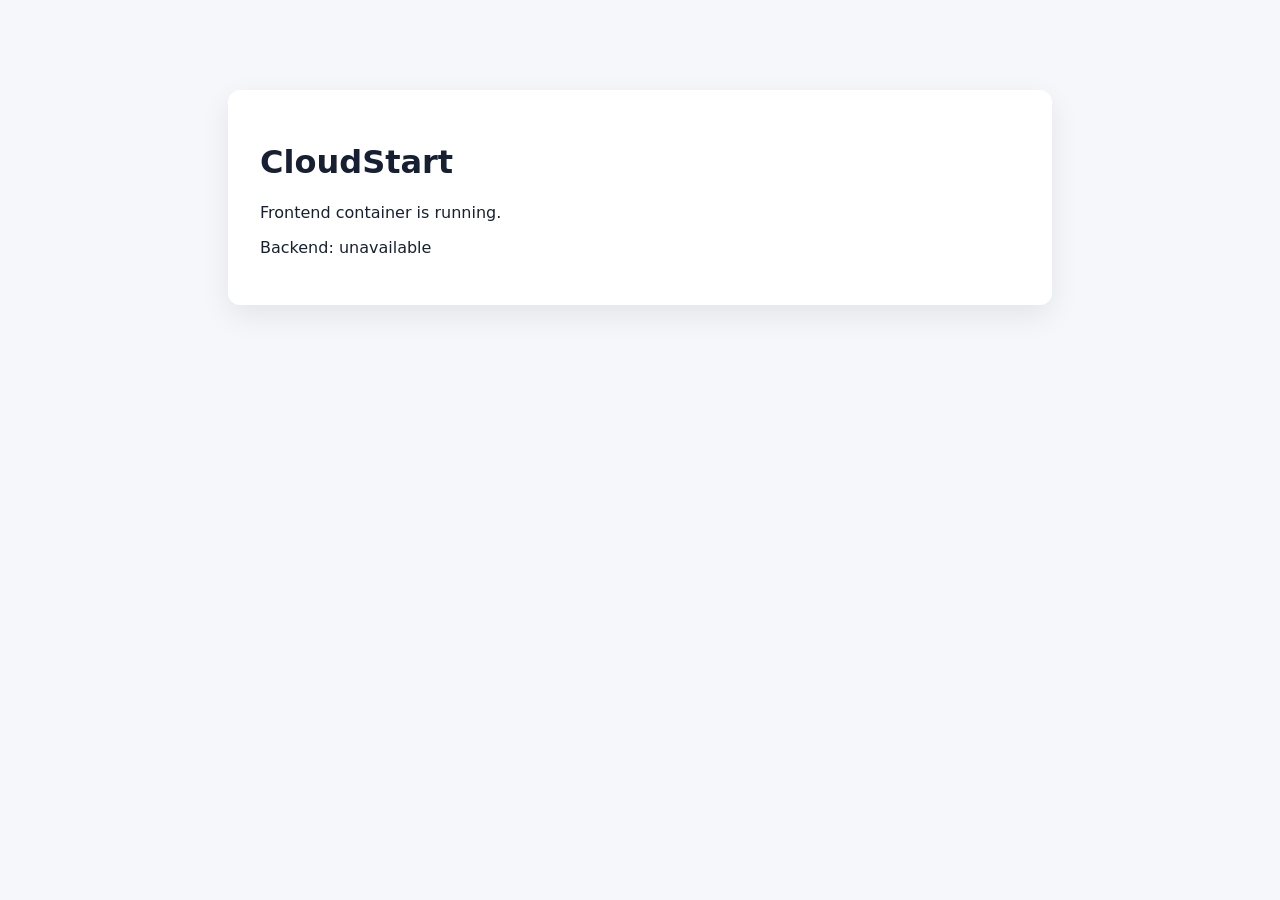
==== apps/frontend/public/index.html @ 65b3edfe "feat: restore CloudStart MVP with Zabbix and Grafana" ====
<!doctype html>
<html lang="en">
<head>
  <meta charset="utf-8">
  <meta name="viewport" content="width=device-width, initial-scale=1">
  <title>CloudStart</title>
  <style>
    body { font-family: system-ui, sans-serif; margin: 0; background: #f5f7fa; color: #172033; }
    main { max-width: 760px; margin: 10vh auto; padding: 2rem; background: white; border-radius: 12px; box-shadow: 0 10px 30px rgba(0,0,0,.08); }
    code { background: #eef1f5; padding: .2rem .4rem; border-radius: 4px; }
  </style>
</head>
<body>
  <main>
    <h1>CloudStart</h1>
    <p>Frontend container is running.</p>
    <p id="backend">Checking backend...</p>
  </main>
  <script>
    fetch('/api/health')
      .then(response => response.json())
      .then(data => { document.querySelector('#backend').textContent = `Backend: ${data.status}`; })
      .catch(() => { document.querySelector('#backend').textContent = 'Backend: unavailable'; });
  </script>
</body>
</html>
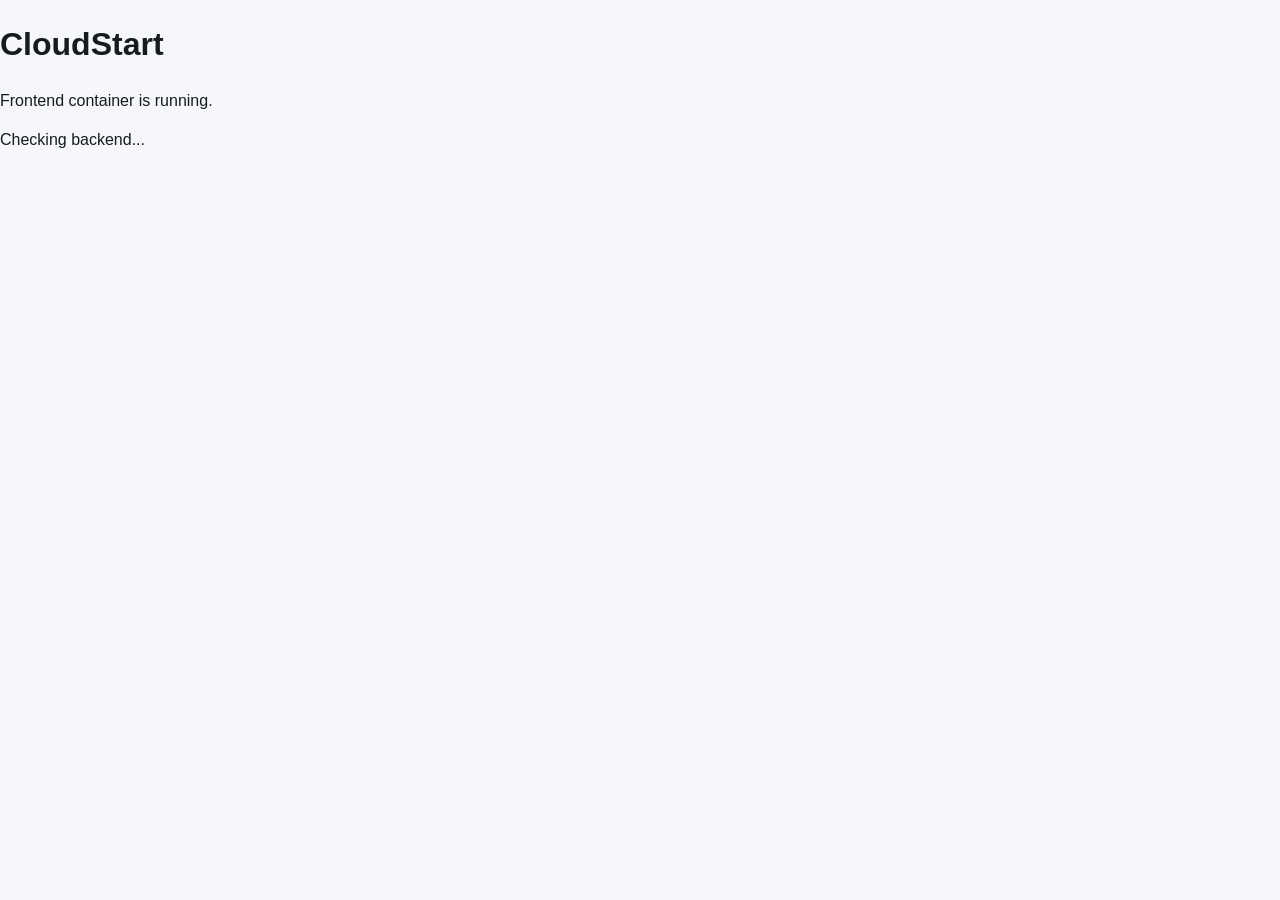
==== commit 77c55cf7: "security(frontend): remove inline scripts and styles" ====
--- a/apps/frontend/public/index.html
+++ b/apps/frontend/public/index.html
@@ -3,12 +3,10 @@
 <head>
   <meta charset="utf-8">
   <meta name="viewport" content="width=device-width, initial-scale=1">
+  <meta name="referrer" content="no-referrer">
   <title>CloudStart</title>
-  <style>
-    body { font-family: system-ui, sans-serif; margin: 0; background: #f5f7fa; color: #172033; }
-    main { max-width: 760px; margin: 10vh auto; padding: 2rem; background: white; border-radius: 12px; box-shadow: 0 10px 30px rgba(0,0,0,.08); }
-    code { background: #eef1f5; padding: .2rem .4rem; border-radius: 4px; }
-  </style>
+  <link rel="stylesheet" href="/styles.css">
+  <script src="/app.js" defer></script>
 </head>
 <body>
   <main>
@@ -16,11 +14,5 @@
     <p>Frontend container is running.</p>
     <p id="backend">Checking backend...</p>
   </main>
-  <script>
-    fetch('/api/health')
-      .then(response => response.json())
-      .then(data => { document.querySelector('#backend').textContent = `Backend: ${data.status}`; })
-      .catch(() => { document.querySelector('#backend').textContent = 'Backend: unavailable'; });
-  </script>
 </body>
 </html>
--- a/styles.css
+++ b/styles.css
@@ -0,0 +1,31 @@
+
+:root{--bg:#f6f7fb;--surface:#fff;--surface2:#f0f2f6;--text:#171a21;--muted:#687181;--border:#e2e5eb;--primary:#7c3aed;--primary2:#5b21b6;--accent:#8b5cf6;--success:#16865b;--danger:#c0394d;--shadow:0 18px 50px rgba(15,23,42,.09);--radius:16px}
+html[data-theme="dark"]{--bg:#080a0f;--surface:#11141b;--surface2:#171b23;--text:#f5f7fb;--muted:#9aa3b2;--border:#292f3b;--shadow:0 22px 60px rgba(0,0,0,.3)}
+*{box-sizing:border-box}html{scroll-behavior:smooth}body{margin:0;background:var(--bg);color:var(--text);font-family:Inter,Arial,sans-serif;line-height:1.45}button,input,select,textarea{font:inherit}button,a{transition:.18s ease}button{cursor:pointer}a{color:inherit}.container{width:min(1180px,92%);margin:auto}
+.topline{background:#17121f;color:#c9c1d8;font-size:11px}.topinner{height:32px;display:flex;justify-content:space-between;align-items:center}.header{background:var(--surface);border-bottom:1px solid var(--border);position:sticky;top:0;z-index:30}.header-main{min-height:76px;display:grid;grid-template-columns:190px minmax(280px,1fr) auto;gap:25px;align-items:center}.brand{display:inline-flex;align-items:center;gap:9px;text-decoration:none;font-size:20px;font-weight:800;letter-spacing:-.04em}.brand-icon{width:34px;height:34px;border-radius:10px;background:linear-gradient(135deg,var(--primary),#a78bfa);color:#fff;display:grid;place-items:center;font-weight:800}.accent{color:var(--accent)}.search-wrap{display:flex;height:44px}.search-wrap input{min-width:0;flex:1;border:1px solid var(--border);border-right:0;border-radius:10px 0 0 10px;background:var(--surface2);color:var(--text);padding:0 15px;outline:0}.search-wrap input:focus{border-color:var(--accent)}.search-wrap button{border:0;background:var(--primary);color:#fff;padding:0 20px;border-radius:0 10px 10px 0;font-weight:700}.header-actions{display:flex;gap:9px;align-items:center}.account-link{display:flex;align-items:center;gap:8px;text-decoration:none;padding:5px 8px}.account-link small,.account-link strong{display:block}.account-link small{font-size:9px;color:var(--muted)}.account-link strong{font-size:11px}.action-icon{width:25px;height:25px;border:1px solid var(--border);border-radius:50%;display:grid;place-items:center;font-size:8px;color:var(--accent)}.icon-button,.cart-trigger{height:40px;border:1px solid var(--border);background:var(--surface);color:var(--text);border-radius:10px;padding:0 12px}.cart-trigger{display:flex;align-items:center;gap:8px;font-weight:700}.cart-trigger b{min-width:20px;height:20px;border-radius:10px;background:var(--primary);color:#fff;display:grid;place-items:center;font-size:10px}.category-bar{border-top:1px solid var(--border);background:var(--surface)}.category-inner{display:flex;gap:25px;align-items:center;min-height:42px;overflow:auto;white-space:nowrap}.category-inner a{font-size:11px;text-decoration:none;color:var(--muted)}.category-inner a:hover,.category-inner a.active{color:var(--primary);font-weight:700}
+.hero{background:linear-gradient(135deg,#11121a,#20152d);color:#fff}.hero-grid{min-height:480px;display:grid;grid-template-columns:1.1fr .9fr;align-items:center;gap:60px}.eyebrow{font-size:10px;font-weight:800;letter-spacing:.13em;color:var(--accent)}.hero h1{font-size:clamp(42px,5.2vw,70px);line-height:.98;letter-spacing:-.065em;margin:15px 0 20px;max-width:720px}.hero p{max-width:650px;color:#c8cbd4;font-size:15px}.hero-actions{display:flex;gap:10px;margin:28px 0}.button{min-height:43px;padding:0 17px;border-radius:10px;border:1px solid var(--border);display:inline-flex;justify-content:center;align-items:center;text-decoration:none;font-size:12px;font-weight:750}.button.primary{background:var(--primary);color:#fff;border-color:var(--primary)}.button.primary:hover{background:var(--primary2);transform:translateY(-1px)}.button.secondary{background:var(--surface);color:var(--text)}.button.secondary:hover{border-color:var(--primary);color:var(--primary)}.button.ghost{background:transparent;color:var(--text)}.full{width:100%}.hero-benefits{display:flex;gap:18px;color:#aeb3bf;font-size:10px}.hero-benefits span{position:relative;padding-left:12px}.hero-benefits span:before{content:"";position:absolute;left:0;top:5px;width:5px;height:5px;border-radius:50%;background:#8b5cf6}.hero-visual{display:grid;place-items:center}.hero-card{width:min(420px,100%);min-height:330px;border:1px solid #3a3349;background:radial-gradient(circle at 50% 25%,rgba(139,92,246,.23),transparent 42%),#15161e;border-radius:24px;padding:28px;box-shadow:0 35px 90px rgba(0,0,0,.35)}.hero-card span{font-size:10px;color:#9f8ad4;font-weight:800;letter-spacing:.12em}.hero-card strong{display:block;font-size:30px;letter-spacing:-.04em;margin-top:10px}.hero-card small{display:block;color:#a9afba;margin-top:5px}.network-diagram{height:190px;margin-top:20px;position:relative}.network-diagram:before,.network-diagram:after{content:"";position:absolute;left:50%;width:1px;background:#5b5369}.network-diagram:before{top:35px;height:55px}.network-diagram:after{bottom:35px;height:55px}.network-diagram i{position:absolute;width:80px;height:45px;border:1px solid #4d435f;border-radius:10px;background:#1d1b27;top:12px}.network-diagram i:nth-child(1){left:0}.network-diagram i:nth-child(2){left:calc(50% - 40px);top:72px;border-color:#8b5cf6;box-shadow:0 0 30px rgba(139,92,246,.2)}.network-diagram i:nth-child(3){right:0}.network-diagram em{position:absolute;left:calc(50% - 30px);bottom:5px;width:60px;height:30px;border-radius:8px;background:#8b5cf6}
+.trust{background:var(--surface);border-bottom:1px solid var(--border)}.trust-grid{display:grid;grid-template-columns:repeat(4,1fr)}.trust-grid div{padding:22px 20px;border-right:1px solid var(--border)}.trust-grid div:last-child{border-right:0}.trust strong{display:block;font-size:22px;letter-spacing:-.04em}.trust span{font-size:10px;color:var(--muted)}
+.section{padding:76px 0}.section-title h2{font-size:36px;letter-spacing:-.05em;margin:9px 0}.section-title p{max-width:680px;color:var(--muted);font-size:13px}.catalog-controls{display:flex;justify-content:space-between;gap:15px;align-items:center;margin:30px 0 15px}.chips{display:flex;gap:8px;overflow:auto}.chip{border:1px solid var(--border);background:var(--surface);color:var(--muted);border-radius:999px;padding:8px 13px;font-size:10px;font-weight:700;white-space:nowrap}.chip.active,.chip:hover{background:var(--primary);border-color:var(--primary);color:#fff}.catalog-controls select{height:38px;border:1px solid var(--border);background:var(--surface);color:var(--text);border-radius:9px;padding:0 10px}.recommendation{display:flex;justify-content:space-between;gap:20px;padding:12px 15px;background:var(--surface2);border:1px solid var(--border);border-radius:10px;margin-bottom:18px;font-size:10px;color:var(--muted)}.recommendation strong{color:var(--text);margin-right:8px}
+.product-grid{display:grid;grid-template-columns:repeat(4,1fr);gap:15px}.product-card{background:var(--surface);border:1px solid var(--border);border-radius:15px;overflow:hidden;min-width:0;display:flex;flex-direction:column;box-shadow:0 8px 25px rgba(15,23,42,.04)}.product-card:hover{transform:translateY(-3px);box-shadow:var(--shadow)}.product-media{height:235px;background:#f5f6f8;position:relative;display:grid;place-items:center;overflow:hidden}.product-media img{width:100%;height:100%;object-fit:contain;padding:22px}.wish{position:absolute;right:10px;top:10px;width:33px;height:33px;border-radius:50%;border:1px solid #d9dde5;background:rgba(255,255,255,.92);color:#6b7280;z-index:2;font-size:17px}.wish.active{color:#7c3aed}.badge{position:absolute;left:10px;top:10px;background:#17121f;color:#fff;border-radius:5px;padding:5px 7px;font-size:8px;font-weight:800;z-index:2}.quick{position:absolute;left:12px;right:12px;bottom:12px;height:35px;border:0;border-radius:8px;background:rgba(17,24,39,.88);color:#fff;font-size:10px;font-weight:750;opacity:0;transform:translateY(6px)}.product-card:hover .quick{opacity:1;transform:none}.product-content{padding:16px;display:flex;flex-direction:column;flex:1}.product-label{font-size:9px;color:var(--primary);font-weight:800;text-transform:uppercase;letter-spacing:.08em}.product-content h3{font-size:14px;margin:7px 0}.product-content p{font-size:10px;color:var(--muted);min-height:45px;margin:0 0 10px}.specs{display:flex;flex-wrap:wrap;gap:5px;margin-bottom:15px}.specs span{font-size:8px;padding:4px 6px;border-radius:5px;background:var(--surface2);color:var(--muted)}.product-buy{display:flex;justify-content:space-between;align-items:end;gap:8px;margin-top:auto}.product-buy strong{display:block;font-size:17px}.product-buy small{display:block;color:var(--muted);font-size:8px}.add{border:1px solid var(--primary);background:var(--surface);color:var(--primary);border-radius:8px;padding:9px 11px;font-size:10px;font-weight:800}.add:hover{background:var(--primary);color:#fff}
+.size-grid{display:grid;grid-template-columns:repeat(3,1fr);gap:15px;margin-top:30px}.size-card{text-align:left;border:1px solid var(--border);background:var(--surface);border-radius:15px;padding:22px;color:var(--text)}.size-card:hover,.size-card.active{border-color:var(--primary);box-shadow:var(--shadow)}.size-card span{font-size:9px;color:var(--muted)}.size-card strong{display:block;font-size:22px;margin-top:18px}.size-card small{color:var(--muted)}.size-card p{font-size:11px;color:var(--muted);min-height:35px}.size-card b{font-size:10px;color:var(--primary)}.solution-panel{margin-top:15px;border:1px solid var(--border);border-radius:15px;background:var(--surface);padding:25px;display:flex;justify-content:space-between;gap:25px;align-items:center}.solution-panel h3{font-size:24px;margin:7px 0}.solution-panel p{font-size:12px;color:var(--muted)}.recommend-list{display:flex;flex-wrap:wrap;justify-content:flex-end;gap:8px}.recommend-list span{padding:8px 10px;border-radius:8px;background:var(--surface2);font-size:10px}
+.calculator-section{background:var(--surface2);max-width:none;padding-left:max(4%,calc((100% - 1180px)/2));padding-right:max(4%,calc((100% - 1180px)/2))}.calculator{display:grid;grid-template-columns:1fr 340px;gap:16px;margin-top:30px}.calc-fields{display:grid;grid-template-columns:1fr 1fr;gap:14px;background:var(--surface);border:1px solid var(--border);border-radius:16px;padding:24px}.calc-fields label,.auth-card label,.checkout-card label{display:grid;gap:7px;font-size:10px;font-weight:750}.calc-fields input,.calc-fields select,.auth-card input,.checkout-card input,.checkout-card select{height:42px;border:1px solid var(--border);border-radius:9px;background:var(--surface2);color:var(--text);padding:0 11px;outline:0}.calc-fields input:focus,.calc-fields select:focus,.auth-card input:focus,.checkout-card input:focus,.checkout-card select:focus{border-color:var(--accent)}.calc-fields .wide{grid-column:1/-1}.estimate{background:#17121f;color:#fff;border-radius:16px;padding:24px;position:sticky;top:125px}.estimate>span{font-size:9px;color:#a78bfa;font-weight:800;letter-spacing:.12em}.estimate>strong{display:block;font-size:35px;margin:7px 0 24px}.estimate>div{display:flex;justify-content:space-between;padding:9px 0;border-top:1px solid #30263e;color:#aaa2b7;font-size:10px}.estimate b{color:#fff}.cloud-highlight{background:linear-gradient(135deg,#161120,#0c0d12);color:#fff;padding:72px 0}.cloud-grid{display:grid;grid-template-columns:1fr 1fr;gap:50px;align-items:center}.cloud-grid h2{font-size:clamp(34px,4vw,52px);line-height:1;letter-spacing:-.06em;margin:10px 0}.cloud-grid p{color:#b8bdc8;max-width:600px}.cloud-stats{display:grid;gap:10px}.cloud-stats div{border:1px solid #352c44;border-radius:12px;padding:18px;background:#15131c}.cloud-stats strong{display:block;font-size:18px}.cloud-stats span{font-size:10px;color:#aaa2b7}.support{display:flex;align-items:center;justify-content:space-between;gap:30px}.support h2{font-size:34px;letter-spacing:-.05em;margin:8px 0}.support p{color:var(--muted);font-size:12px}
+.footer{border-top:1px solid var(--border);padding:55px 0}.footer-grid{display:grid;grid-template-columns:2fr 1fr 1fr 1fr;gap:35px}.footer-grid>div{display:grid;align-content:start;gap:9px}.footer-grid p,.footer-grid span,.footer-grid a,.footer-grid button{font-size:10px;color:var(--muted);text-decoration:none;background:none;border:0;text-align:left;padding:0}.footer-grid strong{font-size:10px}.footer-grid a:hover,.footer-grid button:hover{color:var(--primary)}
+.cart-drawer{position:fixed;z-index:70;top:0;right:0;width:min(430px,94vw);height:100vh;background:var(--surface);border-left:1px solid var(--border);transform:translateX(102%);transition:transform .25s ease;display:grid;grid-template-rows:auto 1fr auto;box-shadow:-25px 0 70px rgba(0,0,0,.18)}.cart-drawer.open{transform:none}.drawer-open{overflow:hidden}.drawer-overlay{position:fixed;inset:0;background:rgba(0,0,0,.48);z-index:65}.drawer-head{padding:22px;border-bottom:1px solid var(--border);display:flex;justify-content:space-between}.drawer-head h2{margin:5px 0 0;font-size:23px}.drawer-close{border:0;background:transparent;color:var(--muted);font-size:26px}.drawer-body{padding:16px;overflow:auto}.cart-item{display:grid;grid-template-columns:75px 1fr;gap:12px;padding:12px 0;border-bottom:1px solid var(--border)}.cart-thumb{height:75px;background:#f5f6f8;border-radius:9px;display:grid;place-items:center}.cart-thumb img{width:100%;height:100%;object-fit:contain;padding:7px}.cart-info strong{font-size:11px;display:block}.cart-info>small{display:block;color:var(--muted);font-size:8px;margin:3px 0 10px}.cart-line{display:flex;justify-content:space-between;align-items:center}.cart-line b{font-size:12px}.qty{display:flex;align-items:center;gap:7px}.qty button{width:25px;height:25px;border:1px solid var(--border);background:var(--surface2);color:var(--text);border-radius:6px}.qty span{font-size:10px}.remove{border:0;background:none;color:var(--danger);font-size:9px;padding:7px 0}.drawer-footer{border-top:1px solid var(--border);padding:18px 20px;background:var(--surface)}.drawer-total{display:flex;justify-content:space-between;font-size:12px;margin-bottom:5px}.drawer-total strong{font-size:18px}.drawer-footer small{display:block;color:var(--muted);font-size:8px;margin-bottom:12px}.empty-cart{text-align:center;padding:55px 20px}.empty-icon{width:55px;height:55px;border-radius:15px;background:var(--surface2);display:grid;place-items:center;margin:auto;color:var(--primary);font-weight:800}.empty-cart h3{font-size:17px}.empty-cart p{font-size:10px;color:var(--muted)}.empty-cart .button{margin-top:10px}.disabled{opacity:.5;pointer-events:none}
+.quickview{position:fixed;inset:0;z-index:80;background:rgba(0,0,0,.6);backdrop-filter:blur(7px);display:grid;place-items:center;padding:20px}.quickview[hidden]{display:none}.quickview-card{width:min(850px,100%);background:var(--surface);border:1px solid var(--border);border-radius:18px;padding:28px;position:relative;max-height:90vh;overflow:auto}.quick-grid{display:grid;grid-template-columns:1fr 1fr;gap:30px}.quick-image{background:#f5f6f8;border-radius:14px;min-height:360px;display:grid;place-items:center}.quick-image img{width:100%;height:100%;max-height:400px;object-fit:contain;padding:25px}.quick-grid h2{font-size:32px;letter-spacing:-.05em;margin:8px 0}.quick-grid p{font-size:12px;color:var(--muted)}.quick-price{font-size:25px;font-weight:800;margin:20px 0}.quick-price small{font-size:9px;color:var(--muted);font-weight:500}.quick-grid ul{padding-left:18px;color:var(--muted);font-size:11px;line-height:2}
+.toast{position:fixed;z-index:100;right:20px;bottom:20px;background:#17121f;color:#fff;border-radius:10px;padding:12px 15px;font-size:10px;box-shadow:var(--shadow);opacity:0;transform:translateY(8px);pointer-events:none}.toast.show{opacity:1;transform:none}
+.checkout-header{background:var(--surface);border-bottom:1px solid var(--border)}.checkout-head-inner{height:72px;display:flex;align-items:center;justify-content:space-between}.checkout-actions{display:flex;align-items:center;gap:10px}.secure,.back-link{font-size:10px;color:var(--muted);text-decoration:none}.checkout-steps{display:flex;align-items:center;justify-content:center;gap:13px;padding:20px;color:var(--muted);font-size:10px}.checkout-steps div{display:flex;align-items:center;gap:7px}.checkout-steps div.active{color:var(--text);font-weight:800}.checkout-steps b{width:25px;height:25px;border-radius:50%;background:var(--surface2);display:grid;place-items:center}.checkout-steps .active b{background:var(--primary);color:#fff}.checkout-steps i{width:60px;height:1px;background:var(--border)}.checkout-layout{display:grid;grid-template-columns:minmax(0,1fr) 340px;gap:18px;padding-bottom:70px}.checkout-main{display:grid;gap:14px}.checkout-card,.summary-card,.security-card{background:var(--surface);border:1px solid var(--border);border-radius:15px;padding:22px}.card-heading{display:flex;gap:12px;margin-bottom:20px}.card-heading>b{width:28px;height:28px;border-radius:50%;background:var(--surface2);display:grid;place-items:center;font-size:10px}.card-heading h1,.card-heading h2{font-size:16px;margin:0}.card-heading p{font-size:10px;color:var(--muted);margin:3px 0}.form-grid{display:grid;grid-template-columns:1fr 1fr;gap:13px}.payment-list{display:grid;gap:8px}.payment-method{display:grid;grid-template-columns:45px 1fr 18px;align-items:center;gap:12px;padding:13px;border:1px solid var(--border);border-radius:10px;cursor:pointer}.payment-method.selected{border-color:var(--primary);background:color-mix(in srgb,var(--primary) 5%,var(--surface))}.payment-method input{display:none}.payment-icon{width:36px;height:30px;border-radius:6px;background:var(--surface2);display:grid;place-items:center;font-size:8px;font-weight:800}.payment-method strong{display:block;font-size:11px}.payment-method small{display:block;color:var(--muted);font-size:9px}.payment-method em{width:16px;height:16px;border:1px solid #9ca3af;border-radius:50%}.payment-method.selected em{border:5px solid var(--primary)}.card-fields{margin-top:15px;padding-top:15px;border-top:1px solid var(--border)}.security-note{font-size:9px;color:var(--muted);display:block;margin-top:9px}.pix-info{margin-top:14px;border:1px solid #b8dfcd;background:#effaf5;border-radius:9px;padding:12px;font-size:10px}.pix-info strong{display:block;color:#11734c}.pix-info span{color:#527264}.order-sidebar{position:sticky;top:100px;height:max-content}.summary-heading{display:flex;justify-content:space-between;align-items:center}.summary-heading h2{font-size:16px}.summary-heading a{font-size:9px;color:var(--primary);text-decoration:none}.summary-item{display:flex;gap:10px;padding:10px 0;border-bottom:1px solid var(--border)}.summary-thumb{width:48px;height:48px;background:#f5f6f8;border-radius:7px}.summary-thumb img{width:100%;height:100%;object-fit:contain;padding:5px}.summary-item strong{display:block;font-size:9px}.summary-item small{display:block;color:var(--muted);font-size:8px;margin-top:3px}.summary-line,.summary-total{display:flex;justify-content:space-between;padding:13px 0;font-size:10px}.summary-line{color:var(--muted)}.coupon{display:flex;border:1px solid var(--border);border-radius:8px;overflow:hidden}.coupon input{flex:1;border:0!important;border-radius:0!important;background:var(--surface)!important}.coupon button{border:0;border-left:1px solid var(--border);background:var(--surface);color:var(--primary);font-size:9px;font-weight:800;padding:0 11px}.summary-total{border-top:1px solid var(--border);font-size:12px}.summary-total strong{font-size:21px}.security-card{margin-top:10px;display:grid;gap:6px;font-size:9px;color:var(--muted)}.security-card strong{color:var(--text)}.legal{text-align:center;color:var(--muted);font-size:9px}
+.auth-page{min-height:100vh;background:var(--bg)}.auth-header{height:76px;display:flex;justify-content:space-between;align-items:center;padding:0 4%;border-bottom:1px solid var(--border);background:var(--surface)}.auth-header>div{display:flex;align-items:center;gap:12px}.auth-layout{width:min(1050px,92%);margin:70px auto;display:grid;grid-template-columns:1fr 430px;gap:70px;align-items:center}.auth-benefits h1{font-size:54px;line-height:1;letter-spacing:-.06em;margin:12px 0}.auth-benefits p{color:var(--muted);max-width:520px;font-size:14px}.auth-benefits>div{display:flex;gap:8px;flex-wrap:wrap;margin-top:25px}.auth-benefits>div span{background:var(--surface);border:1px solid var(--border);border-radius:8px;padding:8px 10px;font-size:9px;color:var(--muted)}.auth-card{background:var(--surface);border:1px solid var(--border);border-radius:18px;padding:30px;box-shadow:var(--shadow)}.auth-card h2{font-size:27px;margin:7px 0}.auth-card>p{font-size:11px;color:var(--muted);margin-top:0}.auth-card form{display:grid;gap:13px;margin-top:22px}.google-button{height:43px;border:1px solid var(--border);background:var(--surface);color:var(--text);border-radius:10px;font-size:11px;font-weight:750}.google-button:hover{border-color:#9ca3af;background:var(--surface2)}.auth-note{display:block;color:var(--muted);font-size:8px;text-align:center;margin-top:12px}.auth-switch{text-align:center;border-top:1px solid var(--border);margin-top:20px;padding-top:18px;font-size:9px;color:var(--muted)}.auth-switch a{color:var(--primary);font-weight:800;text-decoration:none}
+.confirmation{min-height:calc(100vh - 73px);display:grid;place-items:center;padding:40px 20px}.confirmation-card{width:min(650px,100%);text-align:center;background:var(--surface);border:1px solid var(--border);border-radius:20px;padding:55px 35px;box-shadow:var(--shadow)}.success-mark{width:62px;height:62px;border-radius:50%;background:#e8f7f0;color:#16865b;display:grid;place-items:center;margin:0 auto 20px;font-size:25px;font-weight:800}.confirmation-card h1{font-size:34px;line-height:1.05;letter-spacing:-.05em;margin:10px 0}.confirmation-card p{color:var(--muted);font-size:12px}.order-number{margin:25px 0;padding:15px;border:1px solid var(--border);border-radius:10px;background:var(--surface2)}.order-number span,.order-number strong{display:block}.order-number span{font-size:9px;color:var(--muted)}.order-number strong{font-size:18px;margin-top:4px}.confirmation-actions{display:flex;gap:10px;justify-content:center}
+@media(max-width:1050px){.product-grid{grid-template-columns:repeat(3,1fr)}.header-main{grid-template-columns:170px 1fr auto}.account-link{display:none}.hero-grid{gap:30px}.checkout-layout{grid-template-columns:1fr}.order-sidebar{position:static;grid-row:1}.auth-layout{grid-template-columns:1fr 420px;gap:35px}}
+@media(max-width:800px){.header-main{grid-template-columns:1fr auto;gap:12px;padding:10px 0}.search-wrap{grid-column:1/-1;grid-row:2}.header{position:static}.category-inner{gap:16px}.hero-grid{grid-template-columns:1fr;padding:65px 0}.hero-visual{display:none}.trust-grid{grid-template-columns:1fr 1fr}.trust-grid div:nth-child(2){border-right:0}.product-grid{grid-template-columns:repeat(2,1fr)}.catalog-controls{display:block}.chips{margin-bottom:10px}.calculator,.cloud-grid{grid-template-columns:1fr}.estimate{position:static}.size-grid{grid-template-columns:1fr}.solution-panel{display:block}.recommend-list{justify-content:flex-start;margin-top:18px}.footer-grid{grid-template-columns:1fr 1fr}.auth-layout{grid-template-columns:1fr;margin:40px auto}.auth-benefits h1{font-size:42px}.auth-benefits{display:none}.checkout-steps{justify-content:flex-start;overflow:auto}.secure{display:none}}
+@media(max-width:560px){.container{width:94%}.topinner{display:none}.topline{height:6px}.header-actions .icon-button{display:none}.category-inner{padding-bottom:4px}.hero h1{font-size:42px}.hero-benefits{flex-wrap:wrap}.trust-grid strong{font-size:19px}.product-grid{grid-template-columns:1fr}.product-media{height:260px}.section{padding:55px 0}.section-title h2{font-size:29px}.calc-fields,.form-grid{grid-template-columns:1fr}.calc-fields .wide{grid-column:auto}.footer-grid{grid-template-columns:1fr}.quick-grid{grid-template-columns:1fr}.quick-image{min-height:260px}.quickview-card{padding:20px}.checkout-head-inner{height:65px}.checkout-actions .back-link{display:none}.checkout-card{padding:18px}.confirmation-card{padding:40px 22px}.confirmation-card h1{font-size:28px}.confirmation-actions{flex-direction:column}.auth-header{height:68px}.auth-card{padding:22px}}
+
+/* V8 frontend enhancements: filters, comparison, mobile navigation and accessible states */
+.mobile-menu-button{display:none;border:1px solid var(--border);background:var(--surface);color:var(--text);border-radius:9px;padding:10px 12px;font-weight:700;font-size:12px}
+.filter-row{display:flex;align-items:end;gap:10px;flex-wrap:wrap;margin:14px 0 18px}.filter-field{display:grid;gap:5px;font-size:10px;font-weight:700;color:var(--muted)}.filter-field input,.filter-field select{height:38px;min-width:120px;border:1px solid var(--border);border-radius:8px;background:var(--surface);color:var(--text);padding:0 10px}.filter-check{display:flex;align-items:center;gap:7px;font-size:11px;color:var(--text);padding:10px 4px}.filter-check input,.compare-check input{accent-color:var(--primary)}.filter-reset{height:38px}.compare-toolbar{display:flex;align-items:center;justify-content:space-between;gap:12px;margin:12px 0;color:var(--muted);font-size:11px}.compare-toolbar button:disabled,.compare-dock button:disabled{opacity:.45;cursor:not-allowed}.compare-check{display:flex;align-items:center;gap:6px;font-size:10px;color:var(--muted);padding:10px 15px 0;cursor:pointer}.compare-dock{position:fixed;z-index:70;bottom:16px;left:50%;transform:translateX(-50%);display:flex;align-items:center;gap:10px;padding:12px 14px;background:var(--surface);border:1px solid var(--border);border-radius:14px;box-shadow:var(--shadow);color:var(--text);font-size:12px}.compare-dock[hidden]{display:none}.comparison-table{overflow:auto;margin-top:18px}.comparison-table table{width:100%;border-collapse:collapse;min-width:520px;font-size:12px}.comparison-table th,.comparison-table td{border:1px solid var(--border);padding:12px;text-align:left;vertical-align:top}.comparison-table th{background:var(--surface2)}.comparison-table td{color:var(--muted);line-height:1.6}.empty-results{grid-column:1/-1;padding:45px 20px;text-align:center;border:1px dashed var(--border);border-radius:14px;color:var(--muted)}.empty-results h3{color:var(--text)}.product-card,.button,.add,.icon-button,.cart-trigger,.chip,.size-card{transition:transform .18s ease,background .18s ease,border-color .18s ease,box-shadow .18s ease}.button:focus-visible,.add:focus-visible,.icon-button:focus-visible,.cart-trigger:focus-visible,.chip:focus-visible,.wish:focus-visible,.quick:focus-visible,a:focus-visible,input:focus-visible,select:focus-visible{outline:3px solid #a78bfa;outline-offset:2px}.toast{max-width:min(420px,calc(100vw - 32px));line-height:1.5}.toast.show{animation:toast-in .2s ease-out}@keyframes toast-in{from{opacity:0;transform:translateY(10px)}to{opacity:1;transform:translateY(0)}}
+.quote-page{min-height:100vh;background:var(--bg);color:var(--text)}.quote-header{padding:18px 0;border-bottom:1px solid var(--border);background:var(--surface)}.quote-sheet{width:min(900px,92%);margin:35px auto;background:var(--surface);border:1px solid var(--border);border-radius:16px;padding:clamp(22px,5vw,48px);box-shadow:var(--shadow)}.quote-sheet h1{font-size:clamp(28px,4vw,42px);letter-spacing:-.04em}.quote-sheet p,.quote-muted{color:var(--muted);line-height:1.65}.quote-table{width:100%;border-collapse:collapse;margin:25px 0}.quote-table th,.quote-table td{padding:12px 10px;border-bottom:1px solid var(--border);text-align:left;font-size:12px}.quote-table td:last-child,.quote-table th:last-child{text-align:right}.quote-total{text-align:right;font-size:22px;font-weight:800}.quote-actions{display:flex;gap:10px;flex-wrap:wrap;margin-top:24px}.quote-notice{padding:12px;background:var(--surface2);border-radius:9px;font-size:11px;color:var(--muted)}
+@media(max-width:800px){.mobile-menu-button{display:inline-flex;align-items:center;justify-content:center;grid-column:1;grid-row:1}.header-main{grid-template-columns:auto 1fr auto}.header-main>.brand{grid-column:2;grid-row:1;justify-self:center}.header-actions{grid-column:3;grid-row:1}.search-wrap{grid-column:1/-1;grid-row:2}.category-bar{display:none}.category-bar.mobile-open{display:block}.category-inner{flex-wrap:wrap;padding:12px 0}.filter-row{align-items:stretch}.filter-field{flex:1;min-width:130px}.filter-field input,.filter-field select{width:100%}.compare-dock{width:calc(100% - 20px);justify-content:center;flex-wrap:wrap;bottom:8px}.compare-toolbar{align-items:flex-start}.compare-toolbar>span{padding-top:10px}}
+@media(max-width:560px){.header-main>.brand{justify-self:start}.header-actions .icon-button{display:inline-flex}.cart-trigger{padding:10px}.cart-trigger span{display:none}.mobile-menu-button{padding:9px}.compare-toolbar{flex-direction:column}.compare-toolbar button{width:100%}.quote-actions .button{width:100%}.quote-table th,.quote-table td{padding:9px 5px;font-size:10px}}
+@media print{body.quote-page{background:#fff!important;color:#111!important}.quote-header,.quote-actions,.quote-notice{display:none!important}.quote-sheet{width:100%;margin:0;padding:0;border:0;box-shadow:none;background:#fff!important;color:#111!important}.quote-sheet p,.quote-muted{color:#444!important}.quote-table th,.quote-table td{border-color:#ddd!important}}
+
+.skeleton-card{overflow:hidden}.skeleton{display:block;border-radius:7px;background:linear-gradient(90deg,var(--surface2) 25%,rgba(139,92,246,.12) 38%,var(--surface2) 62%);background-size:400% 100%;animation:skeleton-shimmer 1.15s ease infinite}.skeleton-media{height:235px;border-radius:0}.skeleton-content{padding:18px;display:grid;gap:12px}.skeleton-line{height:11px;width:90%}.skeleton-line.short{width:55%}.skeleton-button{height:34px;width:90px;justify-self:end}@keyframes skeleton-shimmer{0%{background-position:100% 0}100%{background-position:0 0}}@media(prefers-reduced-motion:reduce){*,*::before,*::after{scroll-behavior:auto!important;animation-duration:.01ms!important;transition-duration:.01ms!important}}
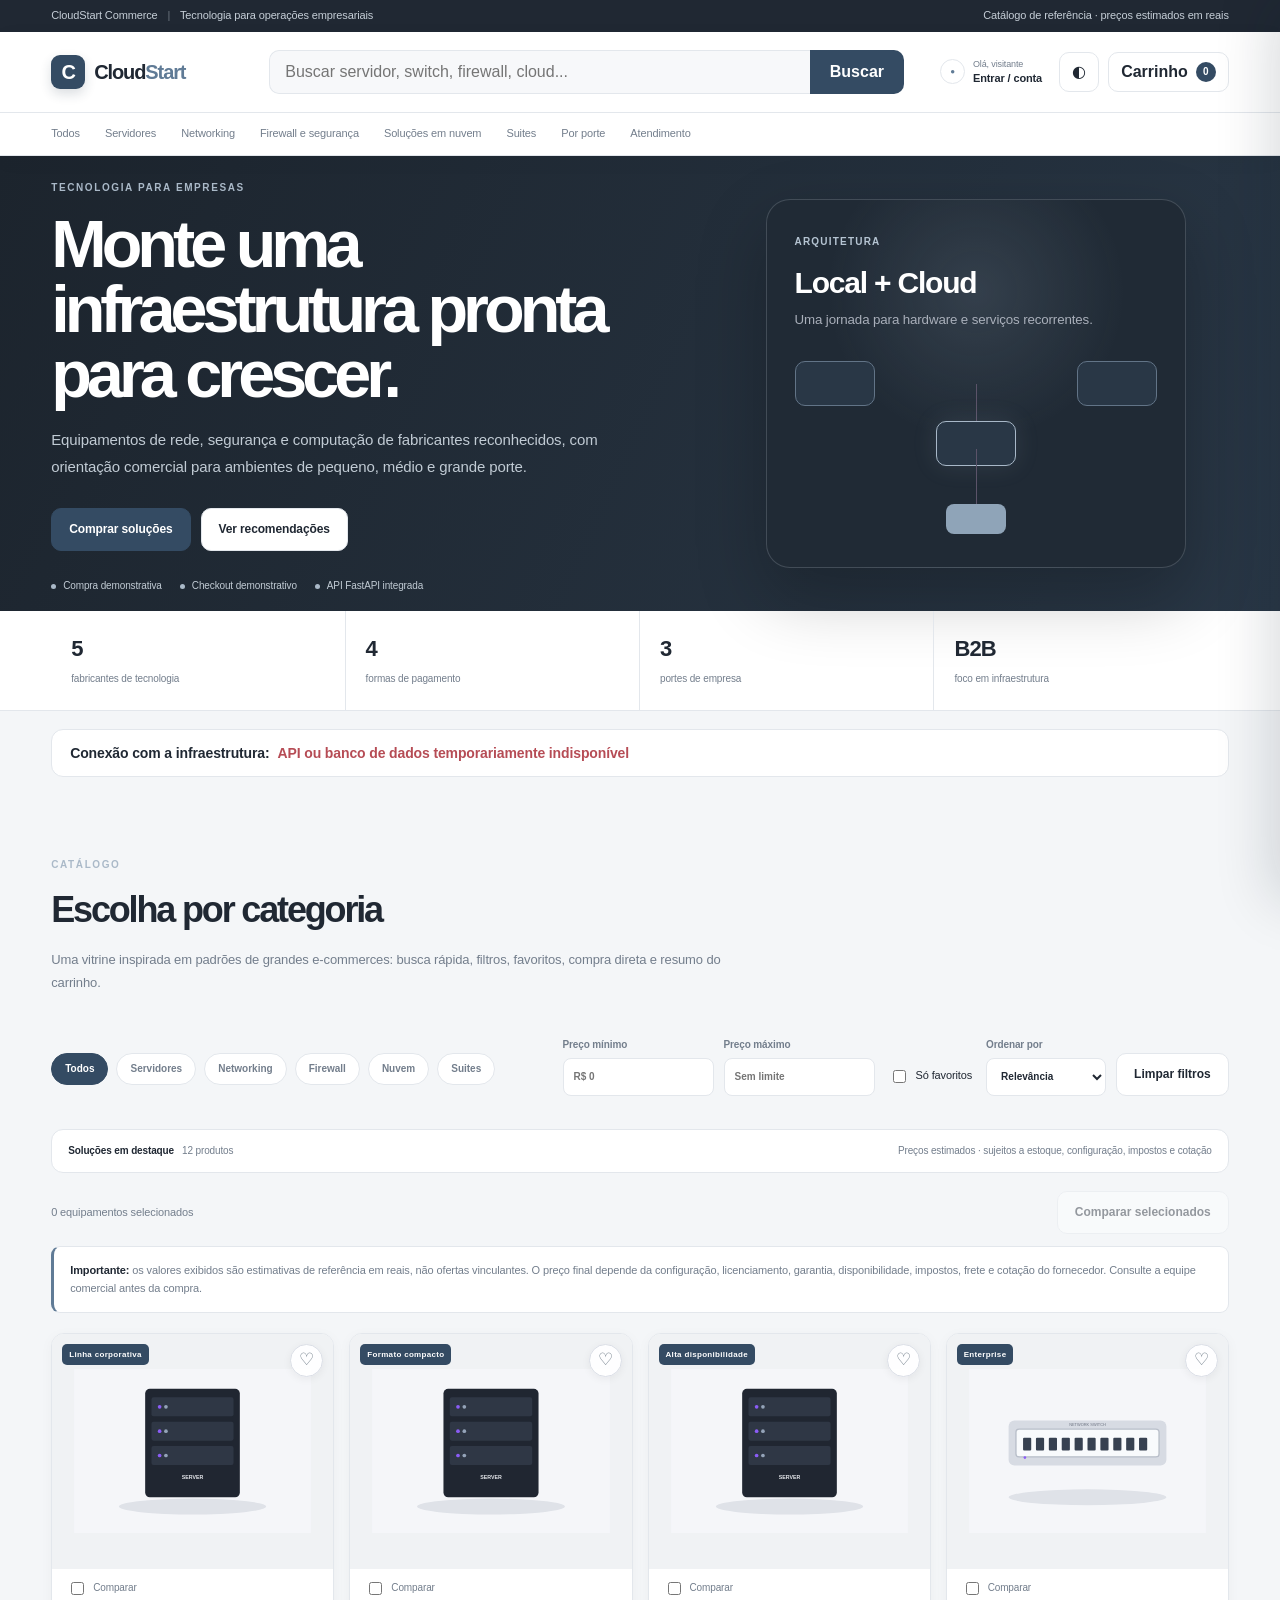
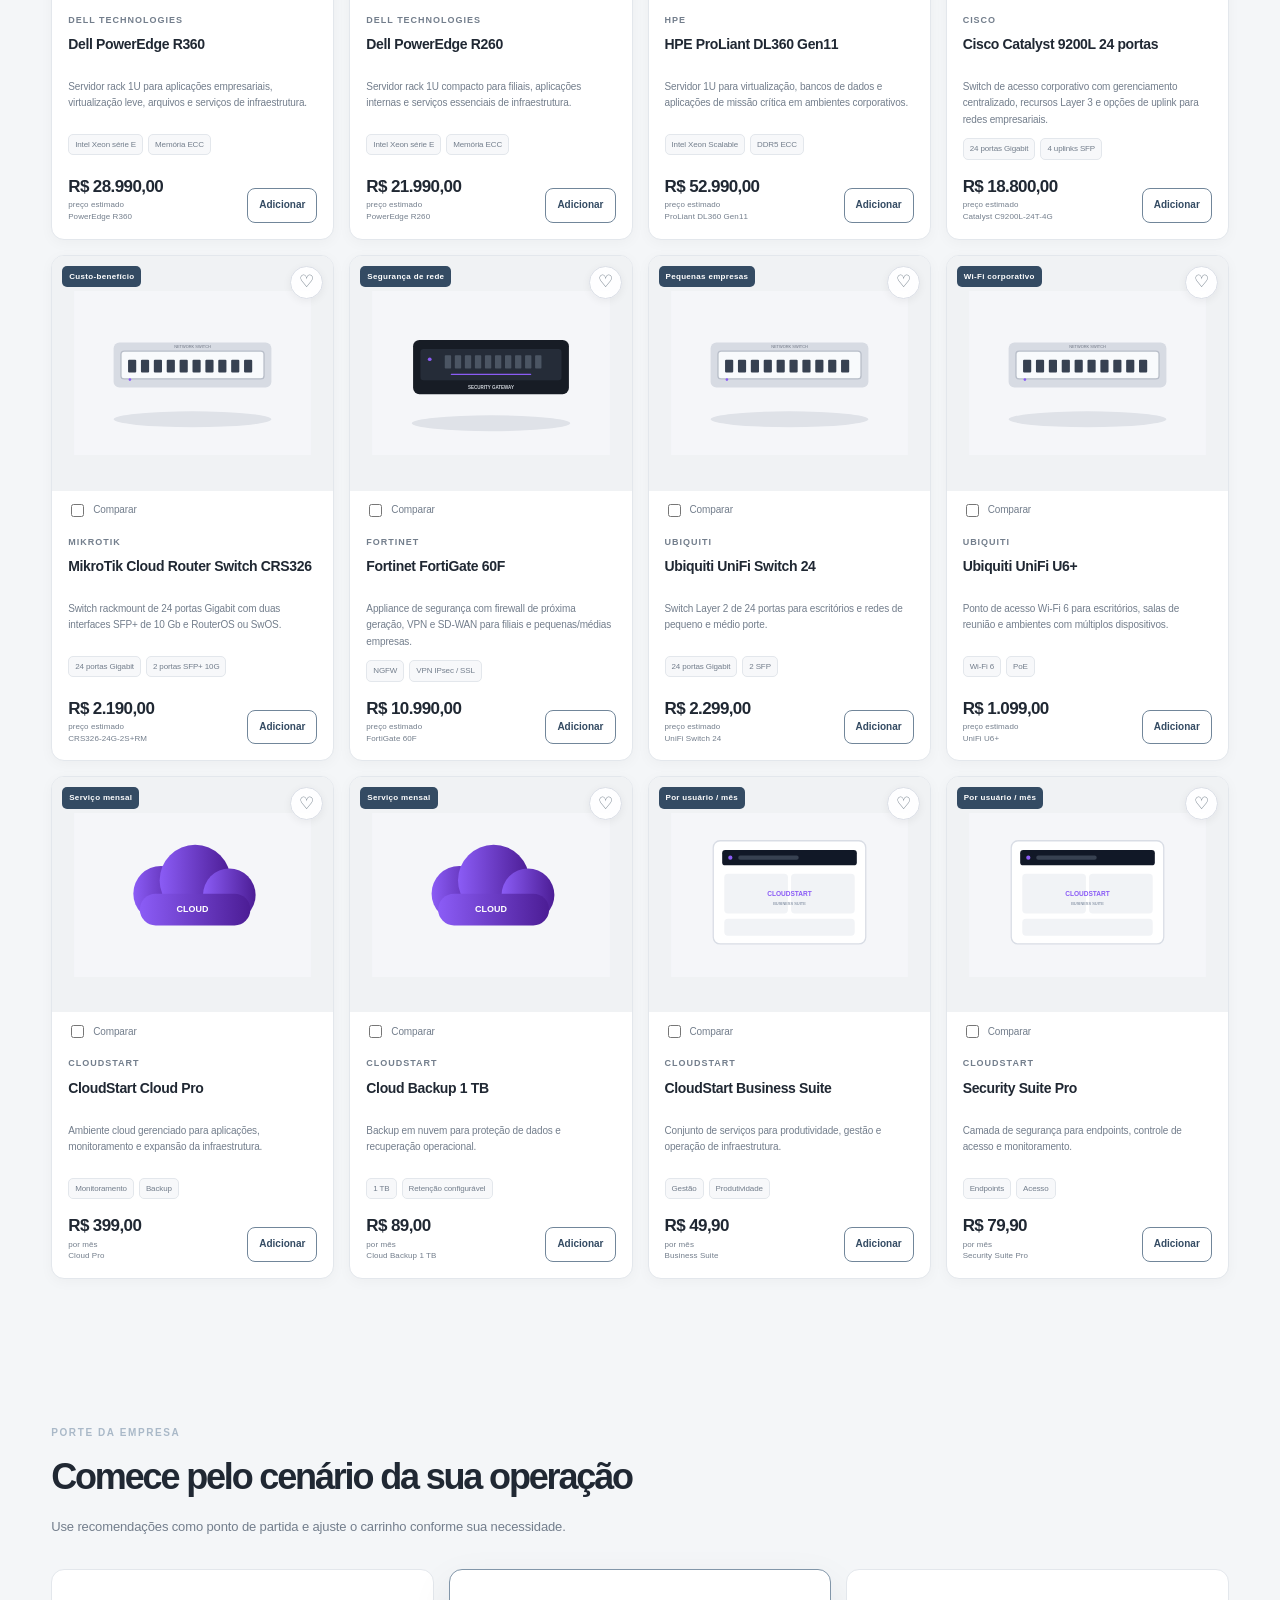
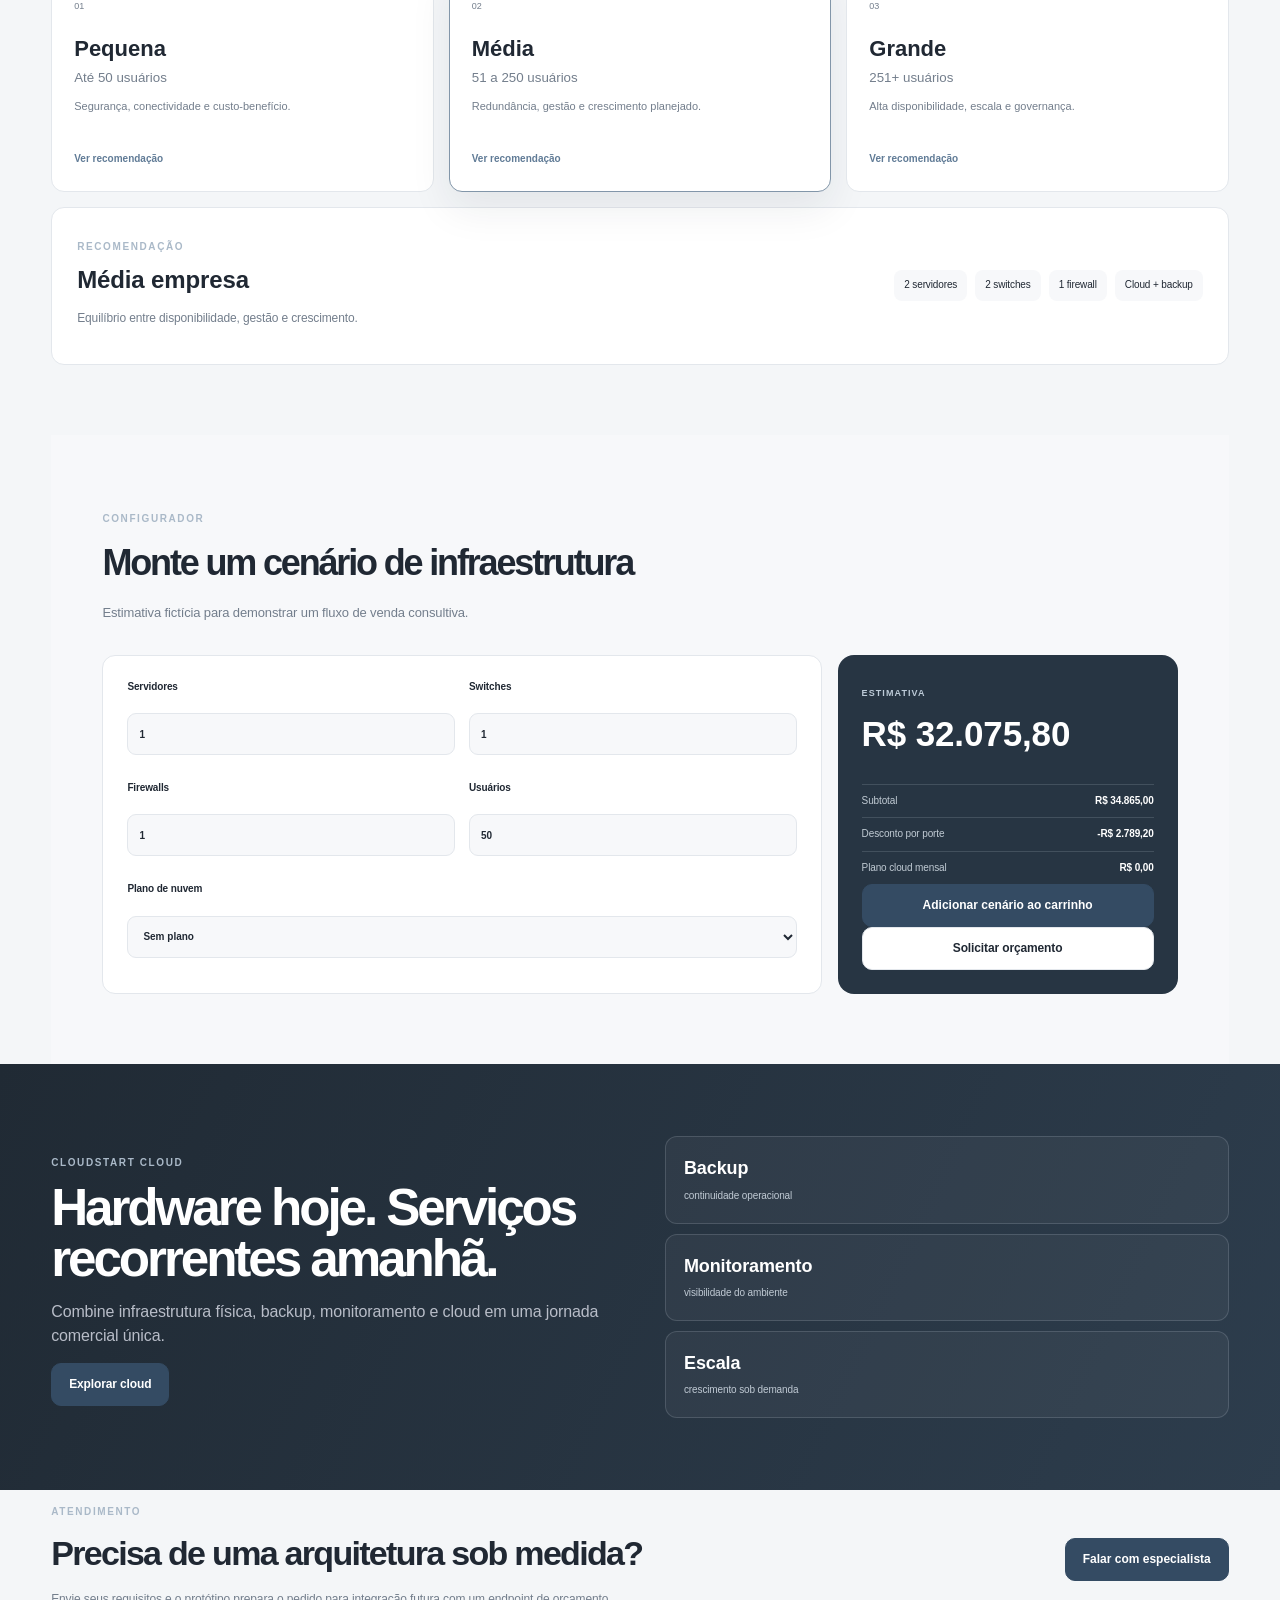
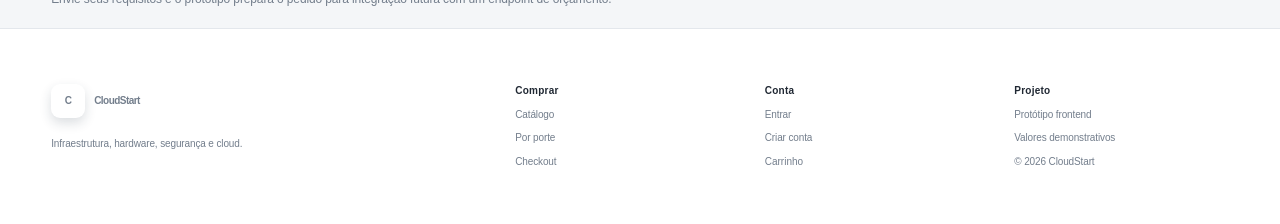
==== commit 90667a7f: "feat(frontend): integrate Danilo HTML/CSS UI and read-only FastAPI status" ====
--- a/apps/frontend/public/index.html
+++ b/apps/frontend/public/index.html
@@ -1,18 +1,98 @@
 <!doctype html>
-<html lang="en">
+<html lang="pt-BR" data-theme="light">
 <head>
-  <meta charset="utf-8">
-  <meta name="viewport" content="width=device-width, initial-scale=1">
-  <meta name="referrer" content="no-referrer">
-  <title>CloudStart</title>
-  <link rel="stylesheet" href="/styles.css">
-  <script src="/app.js" defer></script>
+<meta charset="utf-8"><meta name="viewport" content="width=device-width,initial-scale=1">
+<meta name="description" content="CloudStart Commerce — infraestrutura, segurança, servidores, networking e soluções em nuvem.">
+<title>CloudStart | Infraestrutura para empresas</title>
+<link rel="stylesheet" href="styles.css"><script src="store.js" defer></script><script src="app.js" defer></script><script src="api-status.js" defer></script>
 </head>
 <body>
-  <main>
-    <h1>CloudStart</h1>
-    <p>Frontend container is running.</p>
-    <p id="backend">Checking backend...</p>
-  </main>
-</body>
-</html>
+<div class="topline"><div class="container topinner"><span>CloudStart Commerce <span class="topline-separator">|</span> Tecnologia para operações empresariais</span><span>Catálogo de referência · preços estimados em reais</span></div></div>
+<header class="header">
+  <div class="container header-main">
+    <a class="brand" href="index.html"><span class="brand-icon">C</span><span>Cloud<span class="accent">Start</span></span></a>
+    <button class="mobile-menu-button" id="mobileMenuButton" aria-expanded="false" aria-controls="categoryBar">Menu</button><div class="search-wrap"><input id="search" type="search" placeholder="Buscar servidor, switch, firewall, cloud..." autocomplete="off" aria-label="Buscar produtos"><button id="searchButton" aria-label="Buscar">Buscar</button></div>
+    <div class="header-actions">
+      <a href="login.html" class="account-link"><span class="action-icon">●</span><span><small>Olá, visitante</small><strong>Entrar / conta</strong></span></a>
+      <button class="icon-button" id="themeButton" title="Alternar tema" aria-label="Alternar tema">◐</button>
+      <button class="cart-trigger" id="cartTrigger"><span>Carrinho</span><b id="cartCount">0</b></button>
+    </div>
+  </div>
+  <div class="category-bar" id="categoryBar"><div class="container category-inner">
+    <a href="#catalogo">Todos</a><a href="#catalogo" data-category="server">Servidores</a><a href="#catalogo" data-category="network">Networking</a><a href="#catalogo" data-category="security">Firewall e segurança</a><a href="#catalogo" data-category="cloud">Soluções em nuvem</a><a href="#catalogo" data-category="suite">Suites</a><a href="#solucoes">Por porte</a><a href="#suporte">Atendimento</a>
+  </div></div>
+</header>
+
+<main>
+<section class="hero">
+  <div class="container hero-grid">
+    <div class="hero-copy"><span class="eyebrow">TECNOLOGIA PARA EMPRESAS</span>
+      <h1>Monte uma infraestrutura pronta para crescer.</h1>
+      <p>Equipamentos de rede, segurança e computação de fabricantes reconhecidos, com orientação comercial para ambientes de pequeno, médio e grande porte.</p>
+      <div class="hero-actions"><a class="button primary" href="#catalogo">Comprar soluções</a><a class="button secondary" href="#solucoes">Ver recomendações</a></div>
+      <div class="hero-benefits"><span>Compra demonstrativa</span><span>Checkout demonstrativo</span><span>API FastAPI integrada</span></div>
+    </div>
+    <div class="hero-visual"><div class="hero-card"><span>ARQUITETURA</span><strong>Local + Cloud</strong><small>Uma jornada para hardware e serviços recorrentes.</small><div class="network-diagram"><i></i><i></i><i></i><em></em></div></div></div>
+  </div>
+</section>
+
+<section class="trust"><div class="container trust-grid"><div><strong>5</strong><span>fabricantes de tecnologia</span></div><div><strong>4</strong><span>formas de pagamento</span></div><div><strong>3</strong><span>portes de empresa</span></div><div><strong>B2B</strong><span>foco em infraestrutura</span></div></div></section>
+
+<section class="container api-status-line" role="status" aria-live="polite"><strong>Conexão com a infraestrutura:</strong> <span id="apiStatus">Verificando API e banco de dados...</span></section>
+<section class="container section" id="catalogo">
+  <div class="section-title"><div><span class="eyebrow">CATÁLOGO</span><h2>Escolha por categoria</h2><p>Uma vitrine inspirada em padrões de grandes e-commerces: busca rápida, filtros, favoritos, compra direta e resumo do carrinho.</p></div></div>
+  <div class="catalog-controls">
+    <div class="chips" id="categoryChips">
+      <button class="chip active" data-category="all">Todos</button><button class="chip" data-category="server">Servidores</button><button class="chip" data-category="network">Networking</button><button class="chip" data-category="security">Firewall</button><button class="chip" data-category="cloud">Nuvem</button><button class="chip" data-category="suite">Suites</button>
+    </div>
+    <div class="filter-row"><label class="filter-field">Preço mínimo<input id="minPrice" type="number" min="0" placeholder="R$ 0"></label><label class="filter-field">Preço máximo<input id="maxPrice" type="number" min="0" placeholder="Sem limite"></label><label class="filter-check"><input id="favoritesOnly" type="checkbox"> Só favoritos</label><label class="filter-field sort-field">Ordenar por<select id="sort"><option value="relevance">Relevância</option><option value="priceAsc">Menor preço</option><option value="priceDesc">Maior preço</option><option value="name">Nome A–Z</option></select></label><button class="button secondary filter-reset" id="resetFilters" type="button">Limpar filtros</button></div>
+  </div>
+  <div class="recommendation"><div><strong id="resultTitle">Soluções em destaque</strong><span id="resultCount">0 produtos</span></div><span>Preços estimados · sujeitos a estoque, configuração, impostos e cotação</span></div><div class="compare-toolbar"><span id="compareCount">0 equipamentos selecionados</span><button id="compareButton" class="button secondary" type="button" disabled>Comparar selecionados</button></div>
+  <div class="price-disclaimer"><strong>Importante:</strong> os valores exibidos são estimativas de referência em reais, não ofertas vinculantes. O preço final depende da configuração, licenciamento, garantia, disponibilidade, impostos, frete e cotação do fornecedor. Consulte a equipe comercial antes da compra.</div><div class="product-grid" id="productGrid"></div>
+</section>
+
+<section class="container section" id="solucoes">
+  <div class="section-title"><div><span class="eyebrow">PORTE DA EMPRESA</span><h2>Comece pelo cenário da sua operação</h2><p>Use recomendações como ponto de partida e ajuste o carrinho conforme sua necessidade.</p></div></div>
+  <div class="size-grid">
+    <button class="size-card" data-size="small"><span>01</span><strong>Pequena</strong><small>Até 50 usuários</small><p>Segurança, conectividade e custo-benefício.</p><b>Ver recomendação</b></button>
+    <button class="size-card active" data-size="medium"><span>02</span><strong>Média</strong><small>51 a 250 usuários</small><p>Redundância, gestão e crescimento planejado.</p><b>Ver recomendação</b></button>
+    <button class="size-card" data-size="large"><span>03</span><strong>Grande</strong><small>251+ usuários</small><p>Alta disponibilidade, escala e governança.</p><b>Ver recomendação</b></button>
+  </div>
+  <div class="solution-panel" id="solutionPanel"></div>
+</section>
+
+<section class="container section calculator-section" id="calculadora">
+  <div class="section-title"><div><span class="eyebrow">CONFIGURADOR</span><h2>Monte um cenário de infraestrutura</h2><p>Estimativa fictícia para demonstrar um fluxo de venda consultiva.</p></div></div>
+  <div class="calculator"><div class="calc-fields">
+    <label>Servidores<input id="calcServers" type="number" min="0" max="20" value="1"></label>
+    <label>Switches<input id="calcSwitches" type="number" min="0" max="20" value="1"></label>
+    <label>Firewalls<input id="calcFirewalls" type="number" min="0" max="20" value="1"></label>
+    <label>Usuários<input id="calcUsers" type="number" min="0" max="5000" value="50"></label>
+    <label class="wide">Plano de nuvem<select id="calcCloud"><option value="0">Sem plano</option><option value="399">Cloud Pro — R$ 399/mês</option><option value="799">Cloud Business — R$ 799/mês</option><option value="1499">Cloud Enterprise — R$ 1.499/mês</option></select></label>
+  </div><aside class="estimate"><span>ESTIMATIVA</span><strong id="estimateTotal">R$ 0,00</strong><div><span>Subtotal</span><b id="estimateSubtotal">R$ 0,00</b></div><div><span>Desconto por porte</span><b id="estimateDiscount">R$ 0,00</b></div><div><span>Plano cloud mensal</span><b id="estimateCloud">R$ 0,00</b></div><button class="button primary full" id="addEstimate">Adicionar cenário ao carrinho</button><a class="button secondary full" href="#suporte">Solicitar orçamento</a></aside></div>
+</section>
+
+<section class="cloud-highlight"><div class="container cloud-grid"><div><span class="eyebrow">CLOUDSTART CLOUD</span><h2>Hardware hoje. Serviços recorrentes amanhã.</h2><p>Combine infraestrutura física, backup, monitoramento e cloud em uma jornada comercial única.</p><a class="button primary" href="#catalogo" data-category="cloud">Explorar cloud</a></div><div class="cloud-stats"><div><strong>Backup</strong><span>continuidade operacional</span></div><div><strong>Monitoramento</strong><span>visibilidade do ambiente</span></div><div><strong>Escala</strong><span>crescimento sob demanda</span></div></div></div></section>
+
+<section class="container section support" id="suporte"><div><span class="eyebrow">ATENDIMENTO</span><h2>Precisa de uma arquitetura sob medida?</h2><p>Envie seus requisitos e o protótipo prepara o pedido para integração futura com um endpoint de orçamento.</p></div><button class="button primary" id="quoteButton">Falar com especialista</button></section>
+</main>
+
+<footer class="footer"><div class="container footer-grid">
+  <div><a class="brand" href="index.html"><span class="brand-icon">C</span><span>Cloud<span class="accent">Start</span></span></a><p>Infraestrutura, hardware, segurança e cloud.</p></div>
+  <div><strong>Comprar</strong><a href="#catalogo">Catálogo</a><a href="#solucoes">Por porte</a><a href="checkout.html">Checkout</a></div>
+  <div><strong>Conta</strong><a href="login.html">Entrar</a><a href="register.html">Criar conta</a><button id="footerCart">Carrinho</button></div>
+  <div><strong>Projeto</strong><span>Protótipo frontend</span><span>Valores demonstrativos</span><span>© 2026 CloudStart</span></div>
+</div></footer>
+
+<aside class="cart-drawer" id="cartDrawer" aria-hidden="true">
+  <div class="drawer-head"><div><span class="eyebrow">SEU PEDIDO</span><h2>Carrinho</h2></div><button class="drawer-close" id="cartClose" aria-label="Fechar carrinho">×</button></div>
+  <div class="drawer-body" id="cartItems"></div>
+  <div class="drawer-footer"><div class="drawer-total"><span>Subtotal</span><strong id="cartSubtotal">R$ 0,00</strong></div><small>Frete e impostos são definidos na etapa de checkout.</small><a class="button primary full" id="checkoutLink" href="checkout.html">Simular pedido</a><button class="button ghost full" id="continueShopping">Continuar comprando</button></div>
+</aside>
+<div class="drawer-overlay" id="drawerOverlay" hidden></div>
+
+<div class="quickview" id="compareModal" hidden><div class="quickview-card"><button class="drawer-close" data-close-compare aria-label="Fechar comparação">×</button><div id="compareContent"></div></div></div>
+<div class="quickview" id="quickview" hidden><div class="quickview-card"><button class="drawer-close" data-close-quick>×</button><div id="quickviewContent"></div></div></div>
+<div class="toast" id="toast" role="status" aria-live="polite"></div>
+<div class="compare-dock" id="compareDock" hidden><span id="compareDockText">Comparação</span><button class="button primary" id="compareDockButton" type="button">Comparar</button><button class="button ghost" id="clearCompare" type="button">Limpar</button></div>
+</body></html>
--- a/apps/frontend/public/styles.css
+++ b/apps/frontend/public/styles.css
@@ -0,0 +1,197 @@
+
+:root{--bg:#f6f7fb;--surface:#fff;--surface2:#f0f2f6;--text:#171a21;--muted:#687181;--border:#e2e5eb;--primary:#7c3aed;--primary2:#5b21b6;--accent:#8b5cf6;--success:#16865b;--danger:#c0394d;--shadow:0 18px 50px rgba(15,23,42,.09);--radius:16px}
+html[data-theme="dark"]{--bg:#080a0f;--surface:#11141b;--surface2:#171b23;--text:#f5f7fb;--muted:#9aa3b2;--border:#292f3b;--shadow:0 22px 60px rgba(0,0,0,.3)}
+*{box-sizing:border-box}html{scroll-behavior:smooth}body{margin:0;background:var(--bg);color:var(--text);font-family:Inter,Arial,sans-serif;line-height:1.45}button,input,select,textarea{font:inherit}button,a{transition:.18s ease}button{cursor:pointer}a{color:inherit}.container{width:min(1180px,92%);margin:auto}
+.topline{background:#17121f;color:#c9c1d8;font-size:11px}.topinner{height:32px;display:flex;justify-content:space-between;align-items:center}.header{background:var(--surface);border-bottom:1px solid var(--border);position:sticky;top:0;z-index:30}.header-main{min-height:76px;display:grid;grid-template-columns:190px minmax(280px,1fr) auto;gap:25px;align-items:center}.brand{display:inline-flex;align-items:center;gap:9px;text-decoration:none;font-size:20px;font-weight:800;letter-spacing:-.04em}.brand-icon{width:34px;height:34px;border-radius:10px;background:linear-gradient(135deg,var(--primary),#a78bfa);color:#fff;display:grid;place-items:center;font-weight:800}.accent{color:var(--accent)}.search-wrap{display:flex;height:44px}.search-wrap input{min-width:0;flex:1;border:1px solid var(--border);border-right:0;border-radius:10px 0 0 10px;background:var(--surface2);color:var(--text);padding:0 15px;outline:0}.search-wrap input:focus{border-color:var(--accent)}.search-wrap button{border:0;background:var(--primary);color:#fff;padding:0 20px;border-radius:0 10px 10px 0;font-weight:700}.header-actions{display:flex;gap:9px;align-items:center}.account-link{display:flex;align-items:center;gap:8px;text-decoration:none;padding:5px 8px}.account-link small,.account-link strong{display:block}.account-link small{font-size:9px;color:var(--muted)}.account-link strong{font-size:11px}.action-icon{width:25px;height:25px;border:1px solid var(--border);border-radius:50%;display:grid;place-items:center;font-size:8px;color:var(--accent)}.icon-button,.cart-trigger{height:40px;border:1px solid var(--border);background:var(--surface);color:var(--text);border-radius:10px;padding:0 12px}.cart-trigger{display:flex;align-items:center;gap:8px;font-weight:700}.cart-trigger b{min-width:20px;height:20px;border-radius:10px;background:var(--primary);color:#fff;display:grid;place-items:center;font-size:10px}.category-bar{border-top:1px solid var(--border);background:var(--surface)}.category-inner{display:flex;gap:25px;align-items:center;min-height:42px;overflow:auto;white-space:nowrap}.category-inner a{font-size:11px;text-decoration:none;color:var(--muted)}.category-inner a:hover,.category-inner a.active{color:var(--primary);font-weight:700}
+.hero{background:linear-gradient(135deg,#11121a,#20152d);color:#fff}.hero-grid{min-height:480px;display:grid;grid-template-columns:1.1fr .9fr;align-items:center;gap:60px}.eyebrow{font-size:10px;font-weight:800;letter-spacing:.13em;color:var(--accent)}.hero h1{font-size:clamp(42px,5.2vw,70px);line-height:.98;letter-spacing:-.065em;margin:15px 0 20px;max-width:720px}.hero p{max-width:650px;color:#c8cbd4;font-size:15px}.hero-actions{display:flex;gap:10px;margin:28px 0}.button{min-height:43px;padding:0 17px;border-radius:10px;border:1px solid var(--border);display:inline-flex;justify-content:center;align-items:center;text-decoration:none;font-size:12px;font-weight:750}.button.primary{background:var(--primary);color:#fff;border-color:var(--primary)}.button.primary:hover{background:var(--primary2);transform:translateY(-1px)}.button.secondary{background:var(--surface);color:var(--text)}.button.secondary:hover{border-color:var(--primary);color:var(--primary)}.button.ghost{background:transparent;color:var(--text)}.full{width:100%}.hero-benefits{display:flex;gap:18px;color:#aeb3bf;font-size:10px}.hero-benefits span{position:relative;padding-left:12px}.hero-benefits span:before{content:"";position:absolute;left:0;top:5px;width:5px;height:5px;border-radius:50%;background:#8b5cf6}.hero-visual{display:grid;place-items:center}.hero-card{width:min(420px,100%);min-height:330px;border:1px solid #3a3349;background:radial-gradient(circle at 50% 25%,rgba(139,92,246,.23),transparent 42%),#15161e;border-radius:24px;padding:28px;box-shadow:0 35px 90px rgba(0,0,0,.35)}.hero-card span{font-size:10px;color:#9f8ad4;font-weight:800;letter-spacing:.12em}.hero-card strong{display:block;font-size:30px;letter-spacing:-.04em;margin-top:10px}.hero-card small{display:block;color:#a9afba;margin-top:5px}.network-diagram{height:190px;margin-top:20px;position:relative}.network-diagram:before,.network-diagram:after{content:"";position:absolute;left:50%;width:1px;background:#5b5369}.network-diagram:before{top:35px;height:55px}.network-diagram:after{bottom:35px;height:55px}.network-diagram i{position:absolute;width:80px;height:45px;border:1px solid #4d435f;border-radius:10px;background:#1d1b27;top:12px}.network-diagram i:nth-child(1){left:0}.network-diagram i:nth-child(2){left:calc(50% - 40px);top:72px;border-color:#8b5cf6;box-shadow:0 0 30px rgba(139,92,246,.2)}.network-diagram i:nth-child(3){right:0}.network-diagram em{position:absolute;left:calc(50% - 30px);bottom:5px;width:60px;height:30px;border-radius:8px;background:#8b5cf6}
+.trust{background:var(--surface);border-bottom:1px solid var(--border)}.trust-grid{display:grid;grid-template-columns:repeat(4,1fr)}.trust-grid div{padding:22px 20px;border-right:1px solid var(--border)}.trust-grid div:last-child{border-right:0}.trust strong{display:block;font-size:22px;letter-spacing:-.04em}.trust span{font-size:10px;color:var(--muted)}
+.section{padding:76px 0}.section-title h2{font-size:36px;letter-spacing:-.05em;margin:9px 0}.section-title p{max-width:680px;color:var(--muted);font-size:13px}.catalog-controls{display:flex;justify-content:space-between;gap:15px;align-items:center;margin:30px 0 15px}.chips{display:flex;gap:8px;overflow:auto}.chip{border:1px solid var(--border);background:var(--surface);color:var(--muted);border-radius:999px;padding:8px 13px;font-size:10px;font-weight:700;white-space:nowrap}.chip.active,.chip:hover{background:var(--primary);border-color:var(--primary);color:#fff}.catalog-controls select{height:38px;border:1px solid var(--border);background:var(--surface);color:var(--text);border-radius:9px;padding:0 10px}.recommendation{display:flex;justify-content:space-between;gap:20px;padding:12px 15px;background:var(--surface2);border:1px solid var(--border);border-radius:10px;margin-bottom:18px;font-size:10px;color:var(--muted)}.recommendation strong{color:var(--text);margin-right:8px}
+.product-grid{display:grid;grid-template-columns:repeat(4,1fr);gap:15px}.product-card{background:var(--surface);border:1px solid var(--border);border-radius:15px;overflow:hidden;min-width:0;display:flex;flex-direction:column;box-shadow:0 8px 25px rgba(15,23,42,.04)}.product-card:hover{transform:translateY(-3px);box-shadow:var(--shadow)}.product-media{height:235px;background:#f5f6f8;position:relative;display:grid;place-items:center;overflow:hidden}.product-media img{width:100%;height:100%;object-fit:contain;padding:22px}.wish{position:absolute;right:10px;top:10px;width:33px;height:33px;border-radius:50%;border:1px solid #d9dde5;background:rgba(255,255,255,.92);color:#6b7280;z-index:2;font-size:17px}.wish.active{color:#7c3aed}.badge{position:absolute;left:10px;top:10px;background:#17121f;color:#fff;border-radius:5px;padding:5px 7px;font-size:8px;font-weight:800;z-index:2}.quick{position:absolute;left:12px;right:12px;bottom:12px;height:35px;border:0;border-radius:8px;background:rgba(17,24,39,.88);color:#fff;font-size:10px;font-weight:750;opacity:0;transform:translateY(6px)}.product-card:hover .quick{opacity:1;transform:none}.product-content{padding:16px;display:flex;flex-direction:column;flex:1}.product-label{font-size:9px;color:var(--primary);font-weight:800;text-transform:uppercase;letter-spacing:.08em}.product-content h3{font-size:14px;margin:7px 0}.product-content p{font-size:10px;color:var(--muted);min-height:45px;margin:0 0 10px}.specs{display:flex;flex-wrap:wrap;gap:5px;margin-bottom:15px}.specs span{font-size:8px;padding:4px 6px;border-radius:5px;background:var(--surface2);color:var(--muted)}.product-buy{display:flex;justify-content:space-between;align-items:end;gap:8px;margin-top:auto}.product-buy strong{display:block;font-size:17px}.product-buy small{display:block;color:var(--muted);font-size:8px}.add{border:1px solid var(--primary);background:var(--surface);color:var(--primary);border-radius:8px;padding:9px 11px;font-size:10px;font-weight:800}.add:hover{background:var(--primary);color:#fff}
+.size-grid{display:grid;grid-template-columns:repeat(3,1fr);gap:15px;margin-top:30px}.size-card{text-align:left;border:1px solid var(--border);background:var(--surface);border-radius:15px;padding:22px;color:var(--text)}.size-card:hover,.size-card.active{border-color:var(--primary);box-shadow:var(--shadow)}.size-card span{font-size:9px;color:var(--muted)}.size-card strong{display:block;font-size:22px;margin-top:18px}.size-card small{color:var(--muted)}.size-card p{font-size:11px;color:var(--muted);min-height:35px}.size-card b{font-size:10px;color:var(--primary)}.solution-panel{margin-top:15px;border:1px solid var(--border);border-radius:15px;background:var(--surface);padding:25px;display:flex;justify-content:space-between;gap:25px;align-items:center}.solution-panel h3{font-size:24px;margin:7px 0}.solution-panel p{font-size:12px;color:var(--muted)}.recommend-list{display:flex;flex-wrap:wrap;justify-content:flex-end;gap:8px}.recommend-list span{padding:8px 10px;border-radius:8px;background:var(--surface2);font-size:10px}
+.calculator-section{background:var(--surface2);max-width:none;padding-left:max(4%,calc((100% - 1180px)/2));padding-right:max(4%,calc((100% - 1180px)/2))}.calculator{display:grid;grid-template-columns:1fr 340px;gap:16px;margin-top:30px}.calc-fields{display:grid;grid-template-columns:1fr 1fr;gap:14px;background:var(--surface);border:1px solid var(--border);border-radius:16px;padding:24px}.calc-fields label,.auth-card label,.checkout-card label{display:grid;gap:7px;font-size:10px;font-weight:750}.calc-fields input,.calc-fields select,.auth-card input,.checkout-card input,.checkout-card select{height:42px;border:1px solid var(--border);border-radius:9px;background:var(--surface2);color:var(--text);padding:0 11px;outline:0}.calc-fields input:focus,.calc-fields select:focus,.auth-card input:focus,.checkout-card input:focus,.checkout-card select:focus{border-color:var(--accent)}.calc-fields .wide{grid-column:1/-1}.estimate{background:#17121f;color:#fff;border-radius:16px;padding:24px;position:sticky;top:125px}.estimate>span{font-size:9px;color:#a78bfa;font-weight:800;letter-spacing:.12em}.estimate>strong{display:block;font-size:35px;margin:7px 0 24px}.estimate>div{display:flex;justify-content:space-between;padding:9px 0;border-top:1px solid #30263e;color:#aaa2b7;font-size:10px}.estimate b{color:#fff}.cloud-highlight{background:linear-gradient(135deg,#161120,#0c0d12);color:#fff;padding:72px 0}.cloud-grid{display:grid;grid-template-columns:1fr 1fr;gap:50px;align-items:center}.cloud-grid h2{font-size:clamp(34px,4vw,52px);line-height:1;letter-spacing:-.06em;margin:10px 0}.cloud-grid p{color:#b8bdc8;max-width:600px}.cloud-stats{display:grid;gap:10px}.cloud-stats div{border:1px solid #352c44;border-radius:12px;padding:18px;background:#15131c}.cloud-stats strong{display:block;font-size:18px}.cloud-stats span{font-size:10px;color:#aaa2b7}.support{display:flex;align-items:center;justify-content:space-between;gap:30px}.support h2{font-size:34px;letter-spacing:-.05em;margin:8px 0}.support p{color:var(--muted);font-size:12px}
+.footer{border-top:1px solid var(--border);padding:55px 0}.footer-grid{display:grid;grid-template-columns:2fr 1fr 1fr 1fr;gap:35px}.footer-grid>div{display:grid;align-content:start;gap:9px}.footer-grid p,.footer-grid span,.footer-grid a,.footer-grid button{font-size:10px;color:var(--muted);text-decoration:none;background:none;border:0;text-align:left;padding:0}.footer-grid strong{font-size:10px}.footer-grid a:hover,.footer-grid button:hover{color:var(--primary)}
+.cart-drawer{position:fixed;z-index:70;top:0;right:0;width:min(430px,94vw);height:100vh;background:var(--surface);border-left:1px solid var(--border);transform:translateX(102%);transition:transform .25s ease;display:grid;grid-template-rows:auto 1fr auto;box-shadow:-25px 0 70px rgba(0,0,0,.18)}.cart-drawer.open{transform:none}.drawer-open{overflow:hidden}.drawer-overlay{position:fixed;inset:0;background:rgba(0,0,0,.48);z-index:65}.drawer-head{padding:22px;border-bottom:1px solid var(--border);display:flex;justify-content:space-between}.drawer-head h2{margin:5px 0 0;font-size:23px}.drawer-close{border:0;background:transparent;color:var(--muted);font-size:26px}.drawer-body{padding:16px;overflow:auto}.cart-item{display:grid;grid-template-columns:75px 1fr;gap:12px;padding:12px 0;border-bottom:1px solid var(--border)}.cart-thumb{height:75px;background:#f5f6f8;border-radius:9px;display:grid;place-items:center}.cart-thumb img{width:100%;height:100%;object-fit:contain;padding:7px}.cart-info strong{font-size:11px;display:block}.cart-info>small{display:block;color:var(--muted);font-size:8px;margin:3px 0 10px}.cart-line{display:flex;justify-content:space-between;align-items:center}.cart-line b{font-size:12px}.qty{display:flex;align-items:center;gap:7px}.qty button{width:25px;height:25px;border:1px solid var(--border);background:var(--surface2);color:var(--text);border-radius:6px}.qty span{font-size:10px}.remove{border:0;background:none;color:var(--danger);font-size:9px;padding:7px 0}.drawer-footer{border-top:1px solid var(--border);padding:18px 20px;background:var(--surface)}.drawer-total{display:flex;justify-content:space-between;font-size:12px;margin-bottom:5px}.drawer-total strong{font-size:18px}.drawer-footer small{display:block;color:var(--muted);font-size:8px;margin-bottom:12px}.empty-cart{text-align:center;padding:55px 20px}.empty-icon{width:55px;height:55px;border-radius:15px;background:var(--surface2);display:grid;place-items:center;margin:auto;color:var(--primary);font-weight:800}.empty-cart h3{font-size:17px}.empty-cart p{font-size:10px;color:var(--muted)}.empty-cart .button{margin-top:10px}.disabled{opacity:.5;pointer-events:none}
+.quickview{position:fixed;inset:0;z-index:80;background:rgba(0,0,0,.6);backdrop-filter:blur(7px);display:grid;place-items:center;padding:20px}.quickview[hidden]{display:none}.quickview-card{width:min(850px,100%);background:var(--surface);border:1px solid var(--border);border-radius:18px;padding:28px;position:relative;max-height:90vh;overflow:auto}.quick-grid{display:grid;grid-template-columns:1fr 1fr;gap:30px}.quick-image{background:#f5f6f8;border-radius:14px;min-height:360px;display:grid;place-items:center}.quick-image img{width:100%;height:100%;max-height:400px;object-fit:contain;padding:25px}.quick-grid h2{font-size:32px;letter-spacing:-.05em;margin:8px 0}.quick-grid p{font-size:12px;color:var(--muted)}.quick-price{font-size:25px;font-weight:800;margin:20px 0}.quick-price small{font-size:9px;color:var(--muted);font-weight:500}.quick-grid ul{padding-left:18px;color:var(--muted);font-size:11px;line-height:2}
+.toast{position:fixed;z-index:100;right:20px;bottom:20px;background:#17121f;color:#fff;border-radius:10px;padding:12px 15px;font-size:10px;box-shadow:var(--shadow);opacity:0;transform:translateY(8px);pointer-events:none}.toast.show{opacity:1;transform:none}
+.checkout-header{background:var(--surface);border-bottom:1px solid var(--border)}.checkout-head-inner{height:72px;display:flex;align-items:center;justify-content:space-between}.checkout-actions{display:flex;align-items:center;gap:10px}.secure,.back-link{font-size:10px;color:var(--muted);text-decoration:none}.checkout-steps{display:flex;align-items:center;justify-content:center;gap:13px;padding:20px;color:var(--muted);font-size:10px}.checkout-steps div{display:flex;align-items:center;gap:7px}.checkout-steps div.active{color:var(--text);font-weight:800}.checkout-steps b{width:25px;height:25px;border-radius:50%;background:var(--surface2);display:grid;place-items:center}.checkout-steps .active b{background:var(--primary);color:#fff}.checkout-steps i{width:60px;height:1px;background:var(--border)}.checkout-layout{display:grid;grid-template-columns:minmax(0,1fr) 340px;gap:18px;padding-bottom:70px}.checkout-main{display:grid;gap:14px}.checkout-card,.summary-card,.security-card{background:var(--surface);border:1px solid var(--border);border-radius:15px;padding:22px}.card-heading{display:flex;gap:12px;margin-bottom:20px}.card-heading>b{width:28px;height:28px;border-radius:50%;background:var(--surface2);display:grid;place-items:center;font-size:10px}.card-heading h1,.card-heading h2{font-size:16px;margin:0}.card-heading p{font-size:10px;color:var(--muted);margin:3px 0}.form-grid{display:grid;grid-template-columns:1fr 1fr;gap:13px}.payment-list{display:grid;gap:8px}.payment-method{display:grid;grid-template-columns:45px 1fr 18px;align-items:center;gap:12px;padding:13px;border:1px solid var(--border);border-radius:10px;cursor:pointer}.payment-method.selected{border-color:var(--primary);background:color-mix(in srgb,var(--primary) 5%,var(--surface))}.payment-method input{display:none}.payment-icon{width:36px;height:30px;border-radius:6px;background:var(--surface2);display:grid;place-items:center;font-size:8px;font-weight:800}.payment-method strong{display:block;font-size:11px}.payment-method small{display:block;color:var(--muted);font-size:9px}.payment-method em{width:16px;height:16px;border:1px solid #9ca3af;border-radius:50%}.payment-method.selected em{border:5px solid var(--primary)}.card-fields{margin-top:15px;padding-top:15px;border-top:1px solid var(--border)}.security-note{font-size:9px;color:var(--muted);display:block;margin-top:9px}.pix-info{margin-top:14px;border:1px solid #b8dfcd;background:#effaf5;border-radius:9px;padding:12px;font-size:10px}.pix-info strong{display:block;color:#11734c}.pix-info span{color:#527264}.order-sidebar{position:sticky;top:100px;height:max-content}.summary-heading{display:flex;justify-content:space-between;align-items:center}.summary-heading h2{font-size:16px}.summary-heading a{font-size:9px;color:var(--primary);text-decoration:none}.summary-item{display:flex;gap:10px;padding:10px 0;border-bottom:1px solid var(--border)}.summary-thumb{width:48px;height:48px;background:#f5f6f8;border-radius:7px}.summary-thumb img{width:100%;height:100%;object-fit:contain;padding:5px}.summary-item strong{display:block;font-size:9px}.summary-item small{display:block;color:var(--muted);font-size:8px;margin-top:3px}.summary-line,.summary-total{display:flex;justify-content:space-between;padding:13px 0;font-size:10px}.summary-line{color:var(--muted)}.coupon{display:flex;border:1px solid var(--border);border-radius:8px;overflow:hidden}.coupon input{flex:1;border:0!important;border-radius:0!important;background:var(--surface)!important}.coupon button{border:0;border-left:1px solid var(--border);background:var(--surface);color:var(--primary);font-size:9px;font-weight:800;padding:0 11px}.summary-total{border-top:1px solid var(--border);font-size:12px}.summary-total strong{font-size:21px}.security-card{margin-top:10px;display:grid;gap:6px;font-size:9px;color:var(--muted)}.security-card strong{color:var(--text)}.legal{text-align:center;color:var(--muted);font-size:9px}
+.auth-page{min-height:100vh;background:var(--bg)}.auth-header{height:76px;display:flex;justify-content:space-between;align-items:center;padding:0 4%;border-bottom:1px solid var(--border);background:var(--surface)}.auth-header>div{display:flex;align-items:center;gap:12px}.auth-layout{width:min(1050px,92%);margin:70px auto;display:grid;grid-template-columns:1fr 430px;gap:70px;align-items:center}.auth-benefits h1{font-size:54px;line-height:1;letter-spacing:-.06em;margin:12px 0}.auth-benefits p{color:var(--muted);max-width:520px;font-size:14px}.auth-benefits>div{display:flex;gap:8px;flex-wrap:wrap;margin-top:25px}.auth-benefits>div span{background:var(--surface);border:1px solid var(--border);border-radius:8px;padding:8px 10px;font-size:9px;color:var(--muted)}.auth-card{background:var(--surface);border:1px solid var(--border);border-radius:18px;padding:30px;box-shadow:var(--shadow)}.auth-card h2{font-size:27px;margin:7px 0}.auth-card>p{font-size:11px;color:var(--muted);margin-top:0}.auth-card form{display:grid;gap:13px;margin-top:22px}.google-button{height:43px;border:1px solid var(--border);background:var(--surface);color:var(--text);border-radius:10px;font-size:11px;font-weight:750}.google-button:hover{border-color:#9ca3af;background:var(--surface2)}.auth-note{display:block;color:var(--muted);font-size:8px;text-align:center;margin-top:12px}.auth-switch{text-align:center;border-top:1px solid var(--border);margin-top:20px;padding-top:18px;font-size:9px;color:var(--muted)}.auth-switch a{color:var(--primary);font-weight:800;text-decoration:none}
+.confirmation{min-height:calc(100vh - 73px);display:grid;place-items:center;padding:40px 20px}.confirmation-card{width:min(650px,100%);text-align:center;background:var(--surface);border:1px solid var(--border);border-radius:20px;padding:55px 35px;box-shadow:var(--shadow)}.success-mark{width:62px;height:62px;border-radius:50%;background:#e8f7f0;color:#16865b;display:grid;place-items:center;margin:0 auto 20px;font-size:25px;font-weight:800}.confirmation-card h1{font-size:34px;line-height:1.05;letter-spacing:-.05em;margin:10px 0}.confirmation-card p{color:var(--muted);font-size:12px}.order-number{margin:25px 0;padding:15px;border:1px solid var(--border);border-radius:10px;background:var(--surface2)}.order-number span,.order-number strong{display:block}.order-number span{font-size:9px;color:var(--muted)}.order-number strong{font-size:18px;margin-top:4px}.confirmation-actions{display:flex;gap:10px;justify-content:center}
+@media(max-width:1050px){.product-grid{grid-template-columns:repeat(3,1fr)}.header-main{grid-template-columns:170px 1fr auto}.account-link{display:none}.hero-grid{gap:30px}.checkout-layout{grid-template-columns:1fr}.order-sidebar{position:static;grid-row:1}.auth-layout{grid-template-columns:1fr 420px;gap:35px}}
+@media(max-width:800px){.header-main{grid-template-columns:1fr auto;gap:12px;padding:10px 0}.search-wrap{grid-column:1/-1;grid-row:2}.header{position:static}.category-inner{gap:16px}.hero-grid{grid-template-columns:1fr;padding:65px 0}.hero-visual{display:none}.trust-grid{grid-template-columns:1fr 1fr}.trust-grid div:nth-child(2){border-right:0}.product-grid{grid-template-columns:repeat(2,1fr)}.catalog-controls{display:block}.chips{margin-bottom:10px}.calculator,.cloud-grid{grid-template-columns:1fr}.estimate{position:static}.size-grid{grid-template-columns:1fr}.solution-panel{display:block}.recommend-list{justify-content:flex-start;margin-top:18px}.footer-grid{grid-template-columns:1fr 1fr}.auth-layout{grid-template-columns:1fr;margin:40px auto}.auth-benefits h1{font-size:42px}.auth-benefits{display:none}.checkout-steps{justify-content:flex-start;overflow:auto}.secure{display:none}}
+@media(max-width:560px){.container{width:94%}.topinner{display:none}.topline{height:6px}.header-actions .icon-button{display:none}.category-inner{padding-bottom:4px}.hero h1{font-size:42px}.hero-benefits{flex-wrap:wrap}.trust-grid strong{font-size:19px}.product-grid{grid-template-columns:1fr}.product-media{height:260px}.section{padding:55px 0}.section-title h2{font-size:29px}.calc-fields,.form-grid{grid-template-columns:1fr}.calc-fields .wide{grid-column:auto}.footer-grid{grid-template-columns:1fr}.quick-grid{grid-template-columns:1fr}.quick-image{min-height:260px}.quickview-card{padding:20px}.checkout-head-inner{height:65px}.checkout-actions .back-link{display:none}.checkout-card{padding:18px}.confirmation-card{padding:40px 22px}.confirmation-card h1{font-size:28px}.confirmation-actions{flex-direction:column}.auth-header{height:68px}.auth-card{padding:22px}}
+
+/* V8 frontend enhancements: filters, comparison, mobile navigation and accessible states */
+.mobile-menu-button{display:none;border:1px solid var(--border);background:var(--surface);color:var(--text);border-radius:9px;padding:10px 12px;font-weight:700;font-size:12px}
+.filter-row{display:flex;align-items:end;gap:10px;flex-wrap:wrap;margin:14px 0 18px}.filter-field{display:grid;gap:5px;font-size:10px;font-weight:700;color:var(--muted)}.filter-field input,.filter-field select{height:38px;min-width:120px;border:1px solid var(--border);border-radius:8px;background:var(--surface);color:var(--text);padding:0 10px}.filter-check{display:flex;align-items:center;gap:7px;font-size:11px;color:var(--text);padding:10px 4px}.filter-check input,.compare-check input{accent-color:var(--primary)}.filter-reset{height:38px}.compare-toolbar{display:flex;align-items:center;justify-content:space-between;gap:12px;margin:12px 0;color:var(--muted);font-size:11px}.compare-toolbar button:disabled,.compare-dock button:disabled{opacity:.45;cursor:not-allowed}.compare-check{display:flex;align-items:center;gap:6px;font-size:10px;color:var(--muted);padding:10px 15px 0;cursor:pointer}.compare-dock{position:fixed;z-index:70;bottom:16px;left:50%;transform:translateX(-50%);display:flex;align-items:center;gap:10px;padding:12px 14px;background:var(--surface);border:1px solid var(--border);border-radius:14px;box-shadow:var(--shadow);color:var(--text);font-size:12px}.compare-dock[hidden]{display:none}.comparison-table{overflow:auto;margin-top:18px}.comparison-table table{width:100%;border-collapse:collapse;min-width:520px;font-size:12px}.comparison-table th,.comparison-table td{border:1px solid var(--border);padding:12px;text-align:left;vertical-align:top}.comparison-table th{background:var(--surface2)}.comparison-table td{color:var(--muted);line-height:1.6}.empty-results{grid-column:1/-1;padding:45px 20px;text-align:center;border:1px dashed var(--border);border-radius:14px;color:var(--muted)}.empty-results h3{color:var(--text)}.product-card,.button,.add,.icon-button,.cart-trigger,.chip,.size-card{transition:transform .18s ease,background .18s ease,border-color .18s ease,box-shadow .18s ease}.button:focus-visible,.add:focus-visible,.icon-button:focus-visible,.cart-trigger:focus-visible,.chip:focus-visible,.wish:focus-visible,.quick:focus-visible,a:focus-visible,input:focus-visible,select:focus-visible{outline:3px solid #a78bfa;outline-offset:2px}.toast{max-width:min(420px,calc(100vw - 32px));line-height:1.5}.toast.show{animation:toast-in .2s ease-out}@keyframes toast-in{from{opacity:0;transform:translateY(10px)}to{opacity:1;transform:translateY(0)}}
+.quote-page{min-height:100vh;background:var(--bg);color:var(--text)}.quote-header{padding:18px 0;border-bottom:1px solid var(--border);background:var(--surface)}.quote-sheet{width:min(900px,92%);margin:35px auto;background:var(--surface);border:1px solid var(--border);border-radius:16px;padding:clamp(22px,5vw,48px);box-shadow:var(--shadow)}.quote-sheet h1{font-size:clamp(28px,4vw,42px);letter-spacing:-.04em}.quote-sheet p,.quote-muted{color:var(--muted);line-height:1.65}.quote-table{width:100%;border-collapse:collapse;margin:25px 0}.quote-table th,.quote-table td{padding:12px 10px;border-bottom:1px solid var(--border);text-align:left;font-size:12px}.quote-table td:last-child,.quote-table th:last-child{text-align:right}.quote-total{text-align:right;font-size:22px;font-weight:800}.quote-actions{display:flex;gap:10px;flex-wrap:wrap;margin-top:24px}.quote-notice{padding:12px;background:var(--surface2);border-radius:9px;font-size:11px;color:var(--muted)}
+@media(max-width:800px){.mobile-menu-button{display:inline-flex;align-items:center;justify-content:center;grid-column:1;grid-row:1}.header-main{grid-template-columns:auto 1fr auto}.header-main>.brand{grid-column:2;grid-row:1;justify-self:center}.header-actions{grid-column:3;grid-row:1}.search-wrap{grid-column:1/-1;grid-row:2}.category-bar{display:none}.category-bar.mobile-open{display:block}.category-inner{flex-wrap:wrap;padding:12px 0}.filter-row{align-items:stretch}.filter-field{flex:1;min-width:130px}.filter-field input,.filter-field select{width:100%}.compare-dock{width:calc(100% - 20px);justify-content:center;flex-wrap:wrap;bottom:8px}.compare-toolbar{align-items:flex-start}.compare-toolbar>span{padding-top:10px}}
+@media(max-width:560px){.header-main>.brand{justify-self:start}.header-actions .icon-button{display:inline-flex}.cart-trigger{padding:10px}.cart-trigger span{display:none}.mobile-menu-button{padding:9px}.compare-toolbar{flex-direction:column}.compare-toolbar button{width:100%}.quote-actions .button{width:100%}.quote-table th,.quote-table td{padding:9px 5px;font-size:10px}}
+@media print{body.quote-page{background:#fff!important;color:#111!important}.quote-header,.quote-actions,.quote-notice{display:none!important}.quote-sheet{width:100%;margin:0;padding:0;border:0;box-shadow:none;background:#fff!important;color:#111!important}.quote-sheet p,.quote-muted{color:#444!important}.quote-table th,.quote-table td{border-color:#ddd!important}}
+
+.skeleton-card{overflow:hidden}.skeleton{display:block;border-radius:7px;background:linear-gradient(90deg,var(--surface2) 25%,rgba(139,92,246,.12) 38%,var(--surface2) 62%);background-size:400% 100%;animation:skeleton-shimmer 1.15s ease infinite}.skeleton-media{height:235px;border-radius:0}.skeleton-content{padding:18px;display:grid;gap:12px}.skeleton-line{height:11px;width:90%}.skeleton-line.short{width:55%}.skeleton-button{height:34px;width:90px;justify-self:end}@keyframes skeleton-shimmer{0%{background-position:100% 0}100%{background-position:0 0}}@media(prefers-reduced-motion:reduce){*,*::before,*::after{scroll-behavior:auto!important;animation-duration:.01ms!important;transition-duration:.01ms!important}}
+
+/* V8.1 — refinamento visual premium (somente CSS; nenhuma lógica alterada) */
+:root {
+  --bg: #f4f6f8;
+  --surface: #ffffff;
+  --surface2: #f7f8fa;
+  --text: #202833;
+  --muted: #737e8c;
+  --border: #e3e7ec;
+  --primary: #344b63;
+  --primary2: #26394d;
+  --accent: #607b96;
+  --success: #287a59;
+  --danger: #b64c55;
+  --shadow: 0 16px 42px rgba(25, 38, 52, .08);
+  --radius: 14px;
+}
+html[data-theme="dark"] {
+  --bg: #11151a;
+  --surface: #191f26;
+  --surface2: #202832;
+  --text: #edf1f5;
+  --muted: #9ba6b2;
+  --border: #303a45;
+  --primary: #91a8bf;
+  --primary2: #b4c4d3;
+  --accent: #9bb0c5;
+  --success: #6bb48e;
+  --danger: #df858b;
+  --shadow: 0 18px 48px rgba(0, 0, 0, .24);
+}
+
+html { scroll-padding-top: 110px; }
+body { font-family: Inter, "Segoe UI", Arial, sans-serif; letter-spacing: -.008em; }
+::selection { background: rgba(96, 123, 150, .2); color: var(--text); }
+.topline { background: #202833; color: #c5ced7; }
+.header { box-shadow: 0 5px 20px rgba(20, 30, 42, .035); backdrop-filter: blur(14px); }
+.header-main { min-height: 80px; gap: 28px; }
+.brand { letter-spacing: -.055em; }
+.brand-icon { background: #344b63; border-radius: 9px; box-shadow: 0 5px 12px rgba(30, 48, 67, .16); }
+.accent, .product-label, .summary-heading a { color: var(--accent); }
+.search-wrap input { background: var(--surface2); border-color: var(--border); }
+.search-wrap input:focus { border-color: var(--accent); box-shadow: 0 0 0 3px rgba(96, 123, 150, .11); }
+.search-wrap button, .button.primary { background: var(--primary); border-color: var(--primary); }
+.search-wrap button:hover, .button.primary:hover { background: var(--primary2); border-color: var(--primary2); }
+.icon-button:hover, .cart-trigger:hover { border-color: var(--accent); background: var(--surface2); }
+.cart-trigger b { background: #344b63; }
+.category-inner a { transition: color .18s ease; }
+.category-inner a:hover, .category-inner a.active { color: var(--text); }
+
+.hero { background: linear-gradient(115deg, #1c242d 0%, #293746 100%); }
+.hero-grid { min-height: 455px; gap: 52px; }
+.eyebrow { color: #aab9c8; letter-spacing: .16em; }
+.hero h1 { font-weight: 680; letter-spacing: -.075em; }
+.hero p { color: #c1cbd4; line-height: 1.75; }
+.hero-benefits { color: #c1cbd4; }
+.hero-benefits span:before { background: #aab9c8; }
+.hero-card { border-color: rgba(220, 230, 240, .18); background: radial-gradient(circle at 50% 25%, rgba(165, 185, 205, .15), transparent 43%), #202a35; box-shadow: 0 28px 70px rgba(0, 0, 0, .24); }
+.hero-card span { color: #b5c4d2; }
+.network-diagram i { border-color: #627487; background: #293746; }
+.network-diagram i:nth-child(2) { border-color: #a8b8c8; box-shadow: 0 0 24px rgba(168, 184, 200, .13); }
+.network-diagram em { background: #8fa4b8; }
+.trust-grid strong { font-weight: 680; }
+.section { padding-top: 70px; padding-bottom: 70px; }
+.section-title h2 { font-weight: 680; letter-spacing: -.06em; }
+.section-title p { line-height: 1.75; }
+.chip { background: var(--surface); border-color: var(--border); }
+.chip.active, .chip:hover { background: #344b63; border-color: #344b63; }
+.catalog-controls select, .filter-field input, .filter-field select { transition: border-color .18s ease, box-shadow .18s ease; }
+.catalog-controls select:focus, .filter-field input:focus, .filter-field select:focus { outline: 0; border-color: var(--accent); box-shadow: 0 0 0 3px rgba(96, 123, 150, .1); }
+.recommendation { background: var(--surface); border-color: var(--border); border-radius: 12px; padding: 14px 16px; }
+.product-card { border-radius: 13px; box-shadow: 0 3px 14px rgba(20, 30, 42, .035); }
+.product-card:hover { transform: translateY(-4px); box-shadow: 0 18px 38px rgba(20, 30, 42, .10); border-color: #cbd4dd; }
+.product-media { background: #f0f2f4; }
+html[data-theme="dark"] .product-media, html[data-theme="dark"] .cart-thumb, html[data-theme="dark"] .summary-thumb { background: #222b34; }
+.product-media img { transition: transform .35s cubic-bezier(.2,.7,.2,1); }
+.product-card:hover .product-media img { transform: scale(1.045); }
+.wish { color: #687583; box-shadow: 0 2px 8px rgba(0,0,0,.06); }
+.wish:hover { transform: scale(1.07); border-color: #8a98a6; }
+.wish.active { color: #a34f59; }
+.badge { background: #344b63; letter-spacing: .04em; }
+.quick { background: rgba(32, 43, 55, .94); letter-spacing: .01em; }
+.product-content h3 { font-weight: 680; letter-spacing: -.025em; }
+.product-content p { line-height: 1.65; }
+.specs span { border: 1px solid var(--border); }
+.product-buy strong { letter-spacing: -.035em; }
+.add { border-color: #71869a; color: var(--primary); }
+.add:hover { background: #344b63; border-color: #344b63; }
+.size-card, .solution-panel, .calc-fields, .checkout-card, .summary-card, .security-card, .auth-card, .confirmation-card { border-radius: 13px; }
+.size-card { transition: transform .2s ease, border-color .2s ease, box-shadow .2s ease; }
+.size-card:hover { transform: translateY(-3px); }
+.size-card:hover, .size-card.active { border-color: #8296a9; }
+.size-card b { color: var(--accent); }
+.calculator-section { background: var(--surface2); }
+.estimate { background: #273543; }
+.estimate>span { color: #bdcbd8; }
+.estimate>div { border-color: rgba(220,230,240,.15); color: #c1cbd4; }
+.cloud-highlight { background: linear-gradient(115deg, #202a34, #2d3d4d); }
+.cloud-stats div { background: rgba(255,255,255,.045); border-color: rgba(220,230,240,.16); }
+.cloud-stats span { color: #c0cad4; }
+.support { padding-top: 8px; padding-bottom: 8px; }
+.footer { background: var(--surface); }
+.footer-grid strong { letter-spacing: .025em; }
+.footer-grid a:hover, .footer-grid button:hover { color: var(--text); }
+
+.cart-drawer { box-shadow: -18px 0 55px rgba(14, 24, 35, .16); }
+.drawer-head { padding: 24px; }
+.drawer-head h2 { letter-spacing: -.045em; }
+.qty button:hover { border-color: var(--accent); background: var(--surface); }
+.remove:hover { color: #8f303b; text-decoration: underline; }
+.empty-icon { color: var(--accent); }
+.toast { background: #273543; border: 1px solid rgba(255,255,255,.1); border-radius: 11px; box-shadow: 0 14px 35px rgba(0,0,0,.2); }
+.checkout-header { box-shadow: 0 4px 18px rgba(20, 30, 42, .035); }
+.checkout-steps .active b { background: #344b63; }
+.card-heading>b { background: #e9eef2; color: #344b63; }
+html[data-theme="dark"] .card-heading>b { background: #303d49; color: #d6e0e8; }
+.payment-method { transition: border-color .18s ease, background .18s ease, transform .18s ease; }
+.payment-method:hover { border-color: #9aaaba; transform: translateY(-1px); }
+.payment-method.selected { border-color: #71869a; background: color-mix(in srgb, var(--primary) 7%, var(--surface)); }
+.payment-method.selected em { border-color: #526b82; }
+.pix-info { border-color: #cbd9d2; background: #f3f7f4; }
+.pix-info strong { color: #3d6b54; }
+.pix-info span { color: #63796c; }
+html[data-theme="dark"] .pix-info { background: #202d28; border-color: #3a5548; }
+html[data-theme="dark"] .pix-info strong, html[data-theme="dark"] .pix-info span { color: #b2cbbb; }
+.auth-card h2, .confirmation-card h1 { letter-spacing: -.05em; }
+.google-button { transition: background .18s ease, border-color .18s ease, transform .18s ease; }
+.google-button:hover { transform: translateY(-1px); }
+.success-mark { background: #eaf3ee; color: #397455; }
+html[data-theme="dark"] .success-mark { background: #24392f; color: #91c5a7; }
+
+/* Microinterações discretas: resposta visual sem alterar eventos ou fluxos JS. */
+button, .button, a, .product-card, .payment-method, .size-card { -webkit-tap-highlight-color: transparent; }
+button:active, .button:active { transform: translateY(1px) scale(.99); }
+.button, .add, .icon-button, .cart-trigger, .mobile-menu-button { transition: color .18s ease, background .18s ease, border-color .18s ease, box-shadow .18s ease, transform .18s ease; }
+.button:focus-visible, .add:focus-visible, .icon-button:focus-visible, .cart-trigger:focus-visible, .chip:focus-visible, .wish:focus-visible, .quick:focus-visible, .mobile-menu-button:focus-visible, a:focus-visible, input:focus-visible, select:focus-visible { outline: 2px solid #8298ad; outline-offset: 3px; }
+.compare-dock { border-color: #cbd4dd; box-shadow: 0 14px 38px rgba(20, 30, 42, .14); }
+.comparison-table th { color: var(--text); }
+.empty-results { background: var(--surface); }
+.skeleton { background: linear-gradient(90deg, var(--surface2) 25%, rgba(130, 150, 170, .16) 38%, var(--surface2) 62%); background-size: 400% 100%; }
+
+@media (max-width: 800px) {
+  .hero-grid { min-height: 390px; }
+  .header { box-shadow: 0 3px 14px rgba(20, 30, 42, .045); }
+  .mobile-menu-button { border-radius: 8px; }
+}
+@media (prefers-reduced-motion: reduce) {
+  *, *::before, *::after { scroll-behavior: auto !important; animation-duration: .01ms !important; transition-duration: .01ms !important; }
+}
+
+
+/* Catálogo B2B — identificação de fabricante e transparência comercial */
+.topline-separator { opacity: .45; padding: 0 7px; }
+.product-content .product-label { display: inline-flex; align-items: center; width: fit-content; color: var(--muted); font-size: 9px; letter-spacing: .11em; }
+.product-content h3 { min-height: 38px; }
+.price-disclaimer { margin: 0 0 20px; padding: 14px 16px; border: 1px solid var(--border); border-left: 3px solid var(--accent); border-radius: 9px; background: var(--surface); color: var(--muted); font-size: 11px; line-height: 1.65; }
+.price-disclaimer strong { color: var(--text); }
+.price-basis { margin: 12px 0 16px !important; padding: 11px 12px; border-radius: 8px; background: var(--surface2); color: var(--muted); font-size: 10px !important; line-height: 1.55; }
+.product-buy small { letter-spacing: .01em; }
+@media (max-width: 560px) { .price-disclaimer { font-size: 10px; } }
+
+/* Existing FastAPI and PostgreSQL health indicator. */
+.api-status-line{display:flex;align-items:center;flex-wrap:wrap;gap:8px;margin-top:18px;margin-bottom:4px;padding:13px 18px;border:1px solid var(--border);border-radius:12px;background:var(--surface);color:var(--muted);font-size:14px}
+.api-status-line strong{color:var(--text)}
+.api-status-line[data-status="ok"] #apiStatus{color:var(--success);font-weight:700}
+.api-status-line[data-status="error"] #apiStatus{color:var(--danger);font-weight:700}
